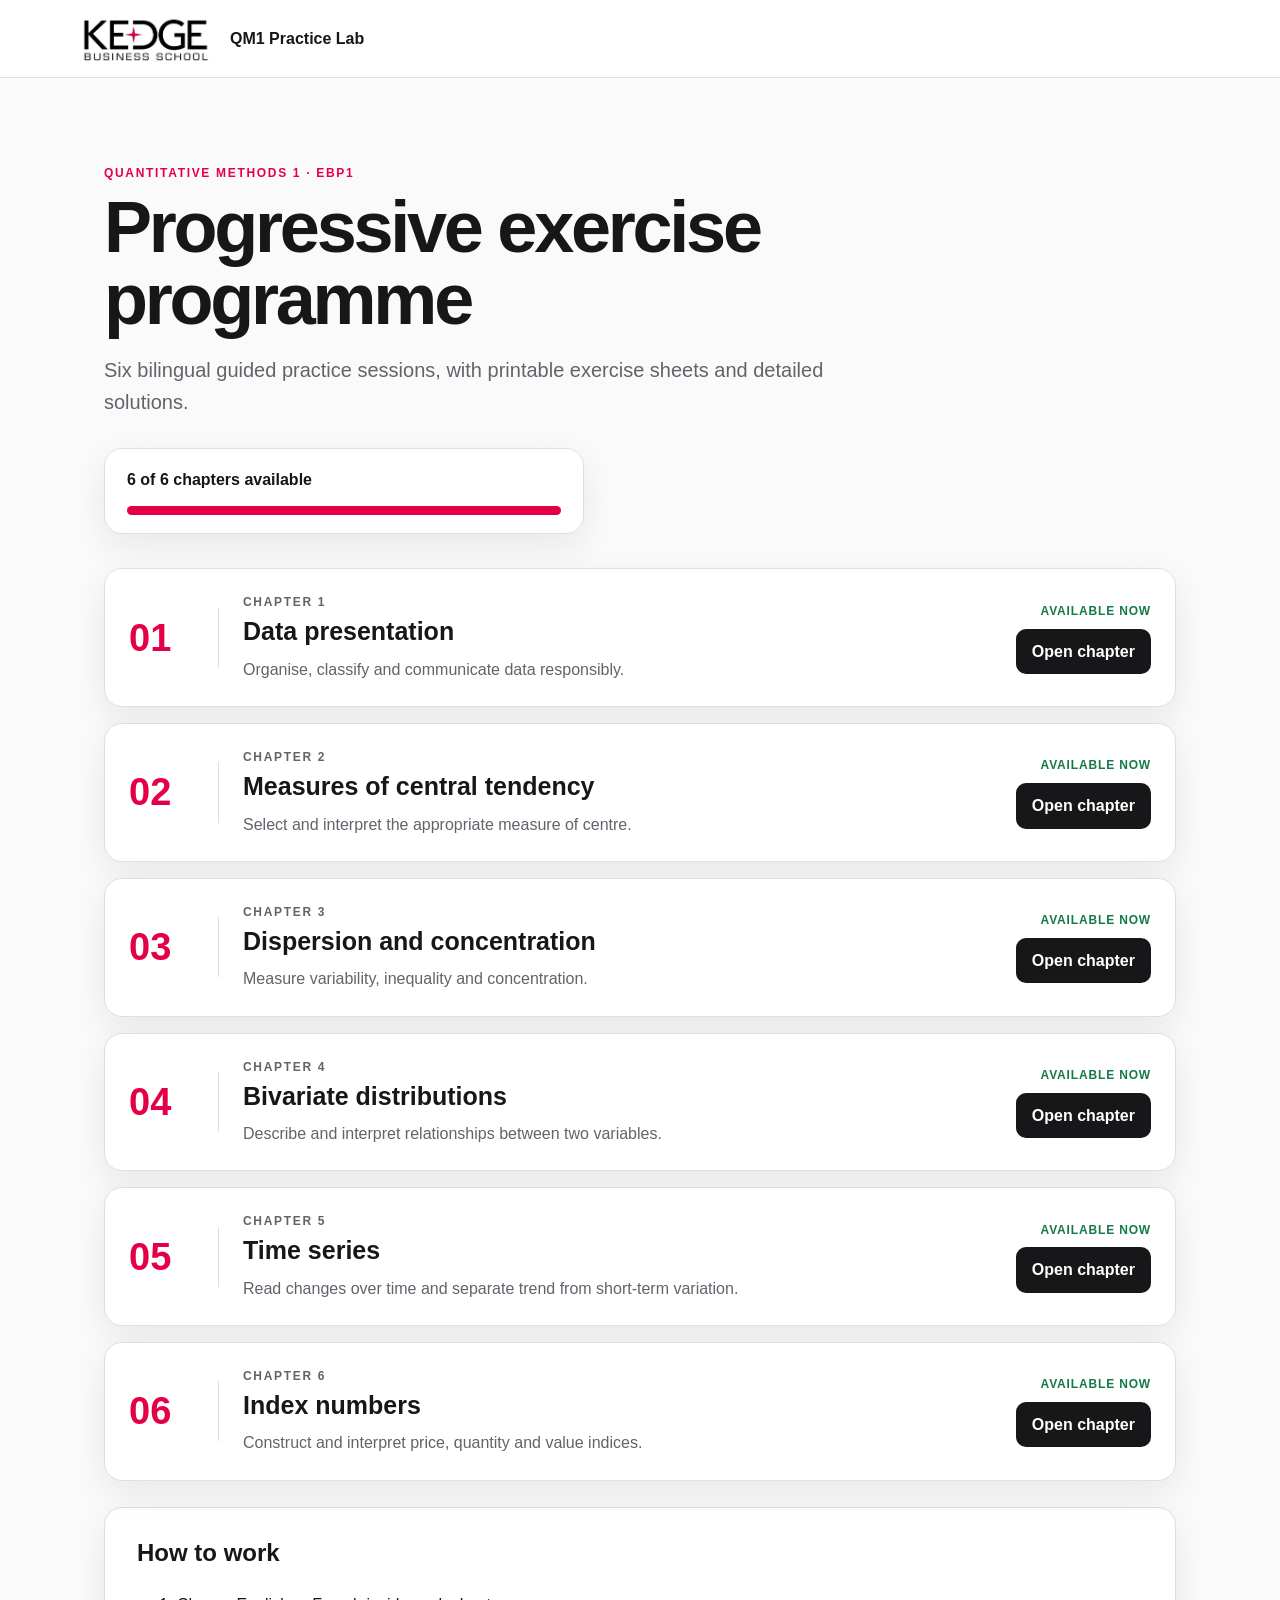
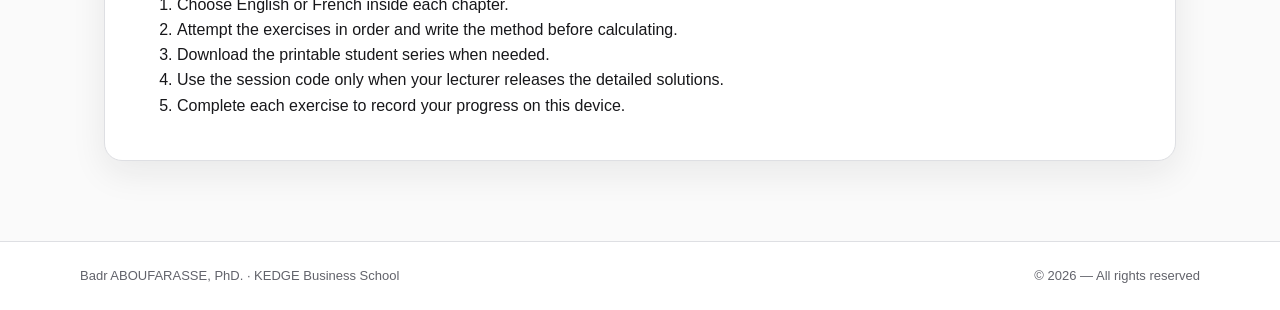
==== index.html @ 00ee163d "Remove GitHub repository link from portal" ====
<!doctype html>
<html lang="en"><head><meta charset="utf-8"><meta name="viewport" content="width=device-width,initial-scale=1">
<meta name="description" content="KEDGE QM1 progressive exercise portal."><title>QM1 Practice Lab — Course exercises</title>
<link rel="stylesheet" href="styles.css?v=5"></head><body data-page="portal">
<header class="topbar">
  <a class="brand" href="index.html" aria-label="QM1 Practice Lab home">
    <img src="logoKedge.png" alt="KEDGE Business School">
    <span>QM1 Practice Lab</span>
  </a>
</header>
<main><section class="portal-hero"><p class="eyebrow">QUANTITATIVE METHODS 1 · EBP1</p><h1>Progressive exercise programme</h1>
<p class="lead">Six bilingual guided practice sessions, with printable exercise sheets and detailed solutions.</p>
<div class="course-meter"><span id="courseProgress">Checking course access…</span><div class="progress-track"><div id="courseBar"></div></div></div></section>
<section class="chapter-grid" aria-label="Course chapters">
      <article class="chapter-card" data-chapter="1">
        <div class="chapter-number">01</div>
        <div class="chapter-copy"><p class="eyebrow">CHAPTER 1</p><h2>Data presentation</h2><p>Organise, classify and communicate data responsibly.</p></div>
        <div class="chapter-action"><span class="availability">Checking…</span><a href="chapter-1.html">Open chapter</a></div>
      </article>
      <article class="chapter-card" data-chapter="2">
        <div class="chapter-number">02</div>
        <div class="chapter-copy"><p class="eyebrow">CHAPTER 2</p><h2>Measures of central tendency</h2><p>Select and interpret the appropriate measure of centre.</p></div>
        <div class="chapter-action"><span class="availability">Checking…</span><a href="chapter-2.html">Open chapter</a></div>
      </article>
      <article class="chapter-card" data-chapter="3">
        <div class="chapter-number">03</div>
        <div class="chapter-copy"><p class="eyebrow">CHAPTER 3</p><h2>Dispersion and concentration</h2><p>Measure variability, inequality and concentration.</p></div>
        <div class="chapter-action"><span class="availability">Checking…</span><a href="chapter-3.html">Open chapter</a></div>
      </article>
      <article class="chapter-card" data-chapter="4">
        <div class="chapter-number">04</div>
        <div class="chapter-copy"><p class="eyebrow">CHAPTER 4</p><h2>Bivariate distributions</h2><p>Describe and interpret relationships between two variables.</p></div>
        <div class="chapter-action"><span class="availability">Checking…</span><a href="chapter-4.html">Open chapter</a></div>
      </article>
      <article class="chapter-card" data-chapter="5">
        <div class="chapter-number">05</div>
        <div class="chapter-copy"><p class="eyebrow">CHAPTER 5</p><h2>Time series</h2><p>Read changes over time and separate trend from short-term variation.</p></div>
        <div class="chapter-action"><span class="availability">Checking…</span><a href="chapter-5.html">Open chapter</a></div>
      </article>
      <article class="chapter-card" data-chapter="6">
        <div class="chapter-number">06</div>
        <div class="chapter-copy"><p class="eyebrow">CHAPTER 6</p><h2>Index numbers</h2><p>Construct and interpret price, quantity and value indices.</p></div>
        <div class="chapter-action"><span class="availability">Checking…</span><a href="chapter-6.html">Open chapter</a></div>
      </article></section>
<section class="portal-note"><h2>How to work</h2><ol><li>Choose English or French inside each chapter.</li><li>Attempt the exercises in order and write the method before calculating.</li><li>Download the printable student series when needed.</li><li>Use the session code only when your lecturer releases the detailed solutions.</li><li>Complete each exercise to record your progress on this device.</li></ol></section>
</main><footer><span>Badr ABOUFARASSE, PhD. · KEDGE Business School</span><span>© 2026 — All rights reserved</span></footer><script src="app.js?v=9"></script></body></html>
---- styles.css ----
:root{--red:#e40046;--ink:#17171a;--muted:#62636b;--line:#dedfe3;--soft:#f5f5f7;--green:#16794a;--blue:#234f76;--shadow:0 12px 35px rgba(20,20,30,.08)}
*{box-sizing:border-box}html{scroll-behavior:smooth}body{margin:0;background:#fafafa;color:var(--ink);font:16px/1.58 Inter,Arial,sans-serif}.topbar{min-height:78px;padding:10px max(24px,calc((100% - 1120px)/2));display:flex;align-items:center;justify-content:space-between;background:#fff;border-bottom:1px solid var(--line);position:sticky;top:0;z-index:20}.brand{display:flex;align-items:center;gap:18px;font-weight:750;text-decoration:none;color:var(--ink)}.brand img{width:132px;height:51px;object-fit:contain}.status{display:flex;gap:8px;align-items:center;font-size:14px;color:var(--muted)}.dot{width:9px;height:9px;border-radius:50%;background:#bbb}.dot.open{background:var(--green);box-shadow:0 0 0 5px rgba(22,121,74,.12)}.teacher-link,.back-link{color:var(--blue);font-weight:750;text-decoration:none}main{max-width:1120px;margin:auto;padding:44px 24px 80px}.hero{display:grid;grid-template-columns:1fr 330px;gap:36px;align-items:end;margin-bottom:34px}.eyebrow{font-size:12px;letter-spacing:.14em;font-weight:800;color:var(--red);margin:0 0 8px}.hero h1,.portal-hero h1{font-size:clamp(42px,7vw,72px);line-height:1;margin:0 0 18px;letter-spacing:-.045em}.lead{font-size:20px;color:var(--muted);max-width:760px}.back-link{display:inline-block;margin-bottom:28px}.progress-card,.access-card,.exercise,.portal-note,.course-meter{background:#fff;border:1px solid var(--line);box-shadow:var(--shadow);border-radius:18px}.progress-card{padding:24px}.progress-card span{color:var(--muted);display:block}.progress-card strong{font-size:24px}.progress-track{height:9px;background:#ececf0;border-radius:99px;margin-top:14px;overflow:hidden}.progress-track div{height:100%;width:0;background:var(--red);transition:.3s}.access-card{display:grid;grid-template-columns:1fr 420px;gap:36px;padding:28px 32px;border-left:5px solid var(--red)}.access-card h2{margin:0 0 8px}.access-card p{margin:0;color:var(--muted)}label{font-size:13px;font-weight:700}.code-row{display:flex;margin-top:7px}.code-row input{flex:1;min-width:0;padding:13px;border:1px solid var(--line);border-radius:10px 0 0 10px;font-size:16px}.code-row button{border:0;background:var(--ink);color:#fff;padding:0 20px;border-radius:0 10px 10px 0;font-weight:750;cursor:pointer}.message{font-size:13px!important;margin-top:8px!important}.levels{display:flex;gap:8px;overflow:auto;padding:28px 0 14px}.levels a{white-space:nowrap;text-decoration:none;color:var(--ink);background:#fff;border:1px solid var(--line);border-radius:99px;padding:8px 14px;font-size:14px}.exercise-list{display:grid;gap:22px}.exercise{padding:30px;scroll-margin-top:100px}.exercise-head{display:flex;justify-content:space-between;gap:20px}.exercise h2{margin:6px 0 18px;font-size:28px}.level{font-size:11px;font-weight:850;letter-spacing:.1em;color:var(--blue)}.done{display:flex;align-items:center;gap:7px;white-space:nowrap}.done input{width:18px;height:18px;accent-color:var(--red)}.question .display.math,.solution .display.math{overflow-x:auto;padding:7px 0}.hint-button{background:none;border:0;color:var(--blue);font-weight:800;padding:4px 0;cursor:pointer}.hint{display:none;border-left:3px solid var(--blue);padding:8px 12px;background:#f3f7fa}.hint.visible{display:block}.solution{display:none;margin-top:22px;border-top:2px solid var(--red);padding-top:18px}.solutions-visible .solution{display:block}.solution h3{color:var(--red)}.table-wrap,.question table,.solution table{overflow:auto}table{border-collapse:collapse;min-width:560px;width:100%;font-size:14px}th,td{padding:9px;border-bottom:1px solid var(--line);text-align:center}thead{background:var(--soft)}footer{display:flex;justify-content:space-between;gap:20px;padding:24px max(24px,calc((100% - 1120px)/2));border-top:1px solid var(--line);color:var(--muted);font-size:13px;background:#fff}
.portal-hero{padding:42px 0 34px}.portal-hero h1{max-width:900px}.course-meter{margin-top:30px;padding:18px 22px;max-width:480px}.course-meter span{font-weight:750}.chapter-grid{display:grid;gap:16px}.chapter-card{display:grid;grid-template-columns:90px 1fr 170px;gap:24px;align-items:center;background:#fff;border:1px solid var(--line);border-radius:18px;padding:24px;box-shadow:var(--shadow);transition:.2s}.chapter-card:not(.locked):hover{transform:translateY(-2px);border-color:#c9c9ce}.chapter-number{font-size:38px;font-weight:900;color:var(--red);border-right:1px solid var(--line)}.chapter-copy h2{margin:0 0 5px;font-size:25px}.chapter-copy p{margin:0;color:var(--muted)}.chapter-action{display:flex;flex-direction:column;align-items:flex-end;gap:8px}.chapter-action .availability{font-size:12px;font-weight:850;color:var(--green);text-transform:uppercase;letter-spacing:.07em}.chapter-action a,.chapter-gate a{background:var(--ink);color:#fff;text-decoration:none;padding:10px 16px;border-radius:10px;font-weight:750}.chapter-card.locked{background:#f1f1f3;box-shadow:none;color:#777}.chapter-card.locked .chapter-number{color:#aaa}.chapter-card.locked .availability{color:#777}.chapter-card.locked .chapter-action a{background:#c2c2c6;cursor:not-allowed}.portal-note{margin-top:26px;padding:26px 32px}.portal-note h2{margin-top:0}.chapter-gate{position:fixed;inset:78px 0 0;background:rgba(250,250,250,.97);z-index:15;display:grid;place-items:center;text-align:center;padding:30px}.chapter-gate[hidden]{display:none}.chapter-gate>div{max-width:520px}.chapter-gate h1{font-size:48px;margin:0 0 12px}.chapter-gate a{display:inline-block;margin-top:10px}.chapter-locked main,.chapter-locked footer{visibility:hidden}
@media(max-width:800px){.hero,.access-card{grid-template-columns:1fr}.topbar{padding:10px 18px;gap:12px}.brand img{width:108px;height:42px}.brand span{display:none}.status{font-size:12px}.exercise-head{align-items:flex-start;flex-direction:column}.exercise{padding:22px}.hero h1,.portal-hero h1{font-size:46px}.code-row{flex-direction:column;gap:8px}.code-row input,.code-row button{border-radius:10px;padding:13px}footer{flex-direction:column}.chapter-card{grid-template-columns:58px 1fr;padding:20px;gap:16px}.chapter-number{font-size:28px}.chapter-action{grid-column:1/-1;align-items:flex-start;padding-left:74px}.teacher-link{font-size:12px}.portal-hero{padding-top:20px}}
.language-switch{margin-left:auto;margin-right:18px;border:1px solid var(--line);background:#fff;color:var(--blue);font-weight:800;border-radius:99px;padding:8px 14px;cursor:pointer}.stat-figure{margin:24px 0 0;padding:20px;background:var(--soft);border:1px solid var(--line);border-radius:14px}.stat-figure figcaption{font-weight:850;font-size:17px;margin-bottom:10px}.stat-figure svg{width:100%;max-height:280px}.stat-figure svg line{stroke:#333;stroke-width:2}.stat-figure svg .grid line{stroke:#d8d9dd;stroke-width:1}.stat-figure svg rect{fill:var(--red);opacity:.82;stroke:#9d0030;stroke-width:1}.stat-figure .labels text,.axis-panels text{font:13px Arial,sans-serif;fill:#333}.figure-note{margin:8px 0 0;color:var(--muted);font-size:13px}.axis-panels{display:grid;grid-template-columns:1fr 1fr;gap:14px}.axis-panels svg{background:white;border-radius:10px;border:1px solid var(--line)}.stat-figure svg .series{fill:none;stroke:var(--red);stroke-width:4;stroke-linecap:round;stroke-linejoin:round}.stat-figure svg .series-alt{fill:none;stroke:var(--blue);stroke-width:3;stroke-linecap:round;stroke-linejoin:round}.stat-figure svg .reference{fill:none;stroke:#777;stroke-width:2;stroke-dasharray:7 6}.stat-figure svg circle{fill:var(--red);stroke:#fff;stroke-width:2}.stat-figure svg .point-alt{fill:var(--blue)}.stat-figure svg text{font:13px Arial,sans-serif;fill:#333}.stat-figure svg .legend-label{font-size:12px}.stat-figure svg .annotation{font-weight:700;fill:var(--blue)}
.hide-solutions-button{margin-top:14px;border:1px solid var(--red);background:#fff;color:var(--red);padding:10px 16px;border-radius:10px;font-weight:800;cursor:pointer}.hide-solutions-button:hover{background:#fff4f6}.hide-solutions-button[hidden]{display:none}
.download-card{display:grid;grid-template-columns:1fr 1fr;gap:28px;margin-top:18px;padding:26px 30px;background:#fff;border:1px solid var(--line);border-radius:18px;box-shadow:var(--shadow)}.download-card h2{margin:0 0 8px;font-size:23px}.download-card p:not(.eyebrow){margin:0;color:var(--muted)}.download-groups{display:grid;gap:12px}.download-group,.download-solutions{margin:0;padding:14px 16px;border:1px solid var(--line);border-radius:12px;background:var(--soft)}.download-solutions{border-top:1px solid var(--line)}.download-links{display:flex;gap:8px;margin-top:9px}.download-links a{display:inline-block;padding:8px 13px;border-radius:9px;background:var(--ink);color:#fff;text-decoration:none;font-size:14px;font-weight:800}.download-solutions .download-links a{background:var(--red)}
@media(max-width:800px){.language-switch{margin-right:0;padding:7px 10px}.axis-panels{grid-template-columns:1fr}}
@media(max-width:800px){.download-card{grid-template-columns:1fr;padding:22px}.download-links{flex-wrap:wrap}}
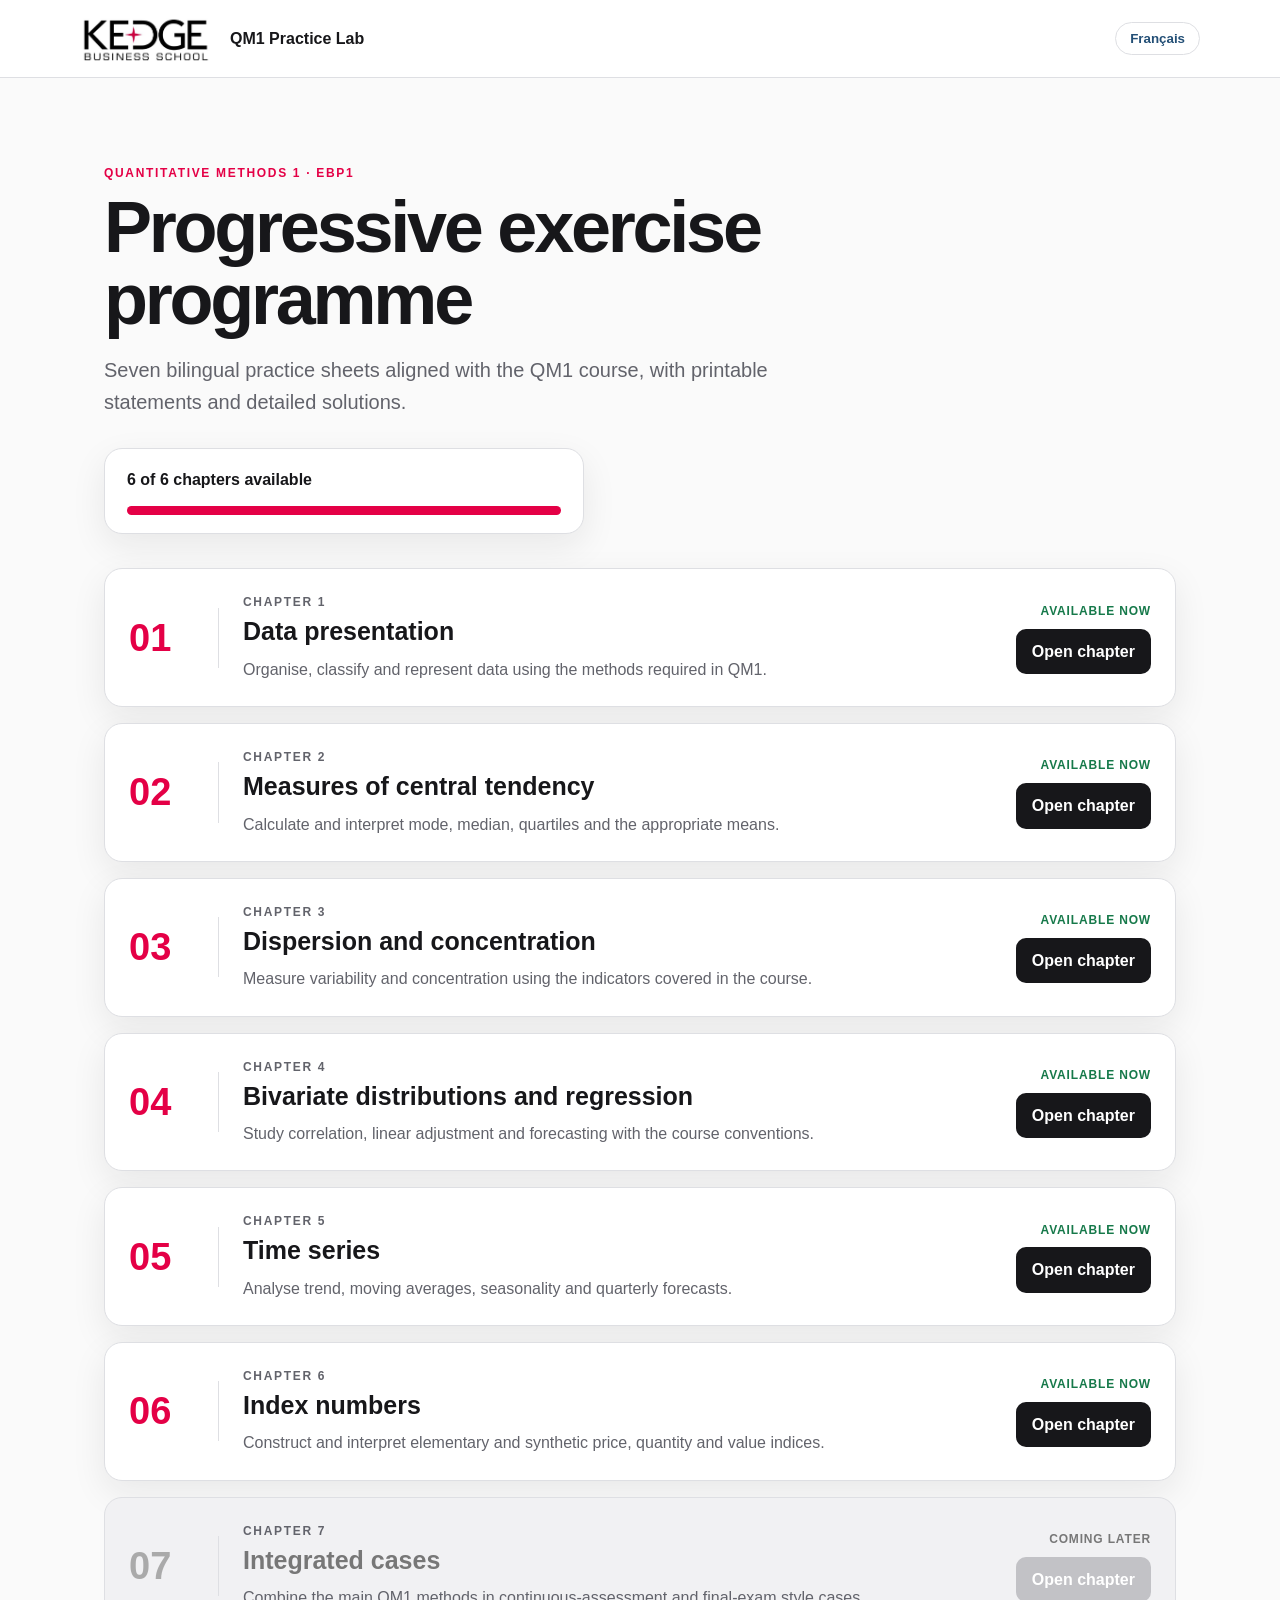
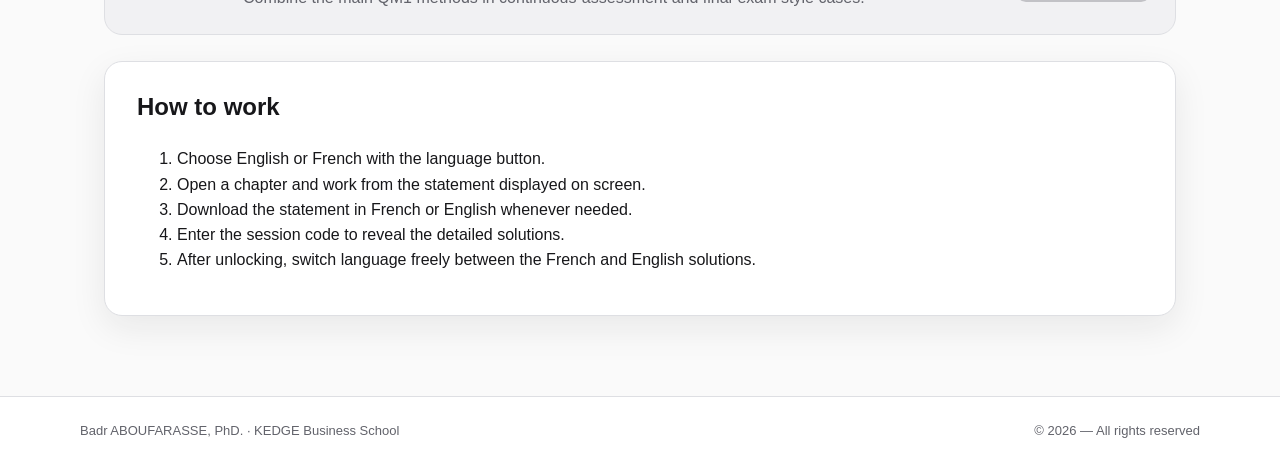
==== commit 58678aaa: "Update portal for seven bilingual aligned QM1 sheets" ====
--- a/index.html
+++ b/index.html
@@ -1,46 +1,15 @@
 <!doctype html>
 <html lang="en"><head><meta charset="utf-8"><meta name="viewport" content="width=device-width,initial-scale=1">
-<meta name="description" content="KEDGE QM1 progressive exercise portal."><title>QM1 Practice Lab — Course exercises</title>
-<link rel="stylesheet" href="styles.css?v=5"></head><body data-page="portal">
-<header class="topbar">
-  <a class="brand" href="index.html" aria-label="QM1 Practice Lab home">
-    <img src="logoKedge.png" alt="KEDGE Business School">
-    <span>QM1 Practice Lab</span>
-  </a>
-</header>
-<main><section class="portal-hero"><p class="eyebrow">QUANTITATIVE METHODS 1 · EBP1</p><h1>Progressive exercise programme</h1>
-<p class="lead">Six bilingual guided practice sessions, with printable exercise sheets and detailed solutions.</p>
-<div class="course-meter"><span id="courseProgress">Checking course access…</span><div class="progress-track"><div id="courseBar"></div></div></div></section>
+<meta name="description" content="KEDGE QM1 bilingual exercise portal."><title>QM1 Practice Lab — Course exercises</title>
+<link rel="stylesheet" href="styles.css?v=12"></head><body data-page="portal">
+<header class="topbar"><a class="brand" href="index.html" aria-label="QM1 Practice Lab home"><img src="logoKedge.png" alt="KEDGE Business School"><span>QM1 Practice Lab</span></a><button id="languageSwitch" class="language-switch" type="button">Français</button></header>
+<main><section class="portal-hero"><p class="eyebrow">QUANTITATIVE METHODS 1 · EBP1</p><h1 data-i18n="portalTitle">Progressive exercise programme</h1><p class="lead" data-i18n="portalLead">Seven bilingual practice sheets aligned with the QM1 course, with printable statements and detailed solutions.</p><div class="course-meter"><span id="courseProgress">Checking course access…</span><div class="progress-track"><div id="courseBar"></div></div></div></section>
 <section class="chapter-grid" aria-label="Course chapters">
-      <article class="chapter-card" data-chapter="1">
-        <div class="chapter-number">01</div>
-        <div class="chapter-copy"><p class="eyebrow">CHAPTER 1</p><h2>Data presentation</h2><p>Organise, classify and communicate data responsibly.</p></div>
-        <div class="chapter-action"><span class="availability">Checking…</span><a href="chapter-1.html">Open chapter</a></div>
-      </article>
-      <article class="chapter-card" data-chapter="2">
-        <div class="chapter-number">02</div>
-        <div class="chapter-copy"><p class="eyebrow">CHAPTER 2</p><h2>Measures of central tendency</h2><p>Select and interpret the appropriate measure of centre.</p></div>
-        <div class="chapter-action"><span class="availability">Checking…</span><a href="chapter-2.html">Open chapter</a></div>
-      </article>
-      <article class="chapter-card" data-chapter="3">
-        <div class="chapter-number">03</div>
-        <div class="chapter-copy"><p class="eyebrow">CHAPTER 3</p><h2>Dispersion and concentration</h2><p>Measure variability, inequality and concentration.</p></div>
-        <div class="chapter-action"><span class="availability">Checking…</span><a href="chapter-3.html">Open chapter</a></div>
-      </article>
-      <article class="chapter-card" data-chapter="4">
-        <div class="chapter-number">04</div>
-        <div class="chapter-copy"><p class="eyebrow">CHAPTER 4</p><h2>Bivariate distributions</h2><p>Describe and interpret relationships between two variables.</p></div>
-        <div class="chapter-action"><span class="availability">Checking…</span><a href="chapter-4.html">Open chapter</a></div>
-      </article>
-      <article class="chapter-card" data-chapter="5">
-        <div class="chapter-number">05</div>
-        <div class="chapter-copy"><p class="eyebrow">CHAPTER 5</p><h2>Time series</h2><p>Read changes over time and separate trend from short-term variation.</p></div>
-        <div class="chapter-action"><span class="availability">Checking…</span><a href="chapter-5.html">Open chapter</a></div>
-      </article>
-      <article class="chapter-card" data-chapter="6">
-        <div class="chapter-number">06</div>
-        <div class="chapter-copy"><p class="eyebrow">CHAPTER 6</p><h2>Index numbers</h2><p>Construct and interpret price, quantity and value indices.</p></div>
-        <div class="chapter-action"><span class="availability">Checking…</span><a href="chapter-6.html">Open chapter</a></div>
-      </article></section>
-<section class="portal-note"><h2>How to work</h2><ol><li>Choose English or French inside each chapter.</li><li>Attempt the exercises in order and write the method before calculating.</li><li>Download the printable student series when needed.</li><li>Use the session code only when your lecturer releases the detailed solutions.</li><li>Complete each exercise to record your progress on this device.</li></ol></section>
-</main><footer><span>Badr ABOUFARASSE, PhD. · KEDGE Business School</span><span>© 2026 — All rights reserved</span></footer><script src="app.js?v=9"></script></body></html>
+<article class="chapter-card" data-chapter="1"><div class="chapter-number">01</div><div class="chapter-copy"><p class="eyebrow">CHAPTER 1</p><h2>Data presentation</h2><p>Organise, classify and represent data using the methods required in QM1.</p></div><div class="chapter-action"><span class="availability">Checking…</span><a href="chapter-1.html">Open chapter</a></div></article>
+<article class="chapter-card" data-chapter="2"><div class="chapter-number">02</div><div class="chapter-copy"><p class="eyebrow">CHAPTER 2</p><h2>Measures of central tendency</h2><p>Calculate and interpret mode, median, quartiles and the appropriate means.</p></div><div class="chapter-action"><span class="availability">Checking…</span><a href="chapter-2.html">Open chapter</a></div></article>
+<article class="chapter-card" data-chapter="3"><div class="chapter-number">03</div><div class="chapter-copy"><p class="eyebrow">CHAPTER 3</p><h2>Dispersion and concentration</h2><p>Measure variability and concentration using the indicators covered in the course.</p></div><div class="chapter-action"><span class="availability">Checking…</span><a href="chapter-3.html">Open chapter</a></div></article>
+<article class="chapter-card" data-chapter="4"><div class="chapter-number">04</div><div class="chapter-copy"><p class="eyebrow">CHAPTER 4</p><h2>Bivariate distributions and regression</h2><p>Study correlation, linear adjustment and forecasting with the course conventions.</p></div><div class="chapter-action"><span class="availability">Checking…</span><a href="chapter-4.html">Open chapter</a></div></article>
+<article class="chapter-card" data-chapter="5"><div class="chapter-number">05</div><div class="chapter-copy"><p class="eyebrow">CHAPTER 5</p><h2>Time series</h2><p>Analyse trend, moving averages, seasonality and quarterly forecasts.</p></div><div class="chapter-action"><span class="availability">Checking…</span><a href="chapter-5.html">Open chapter</a></div></article>
+<article class="chapter-card" data-chapter="6"><div class="chapter-number">06</div><div class="chapter-copy"><p class="eyebrow">CHAPTER 6</p><h2>Index numbers</h2><p>Construct and interpret elementary and synthetic price, quantity and value indices.</p></div><div class="chapter-action"><span class="availability">Checking…</span><a href="chapter-6.html">Open chapter</a></div></article>
+<article class="chapter-card" data-chapter="7"><div class="chapter-number">07</div><div class="chapter-copy"><p class="eyebrow">CHAPTER 7</p><h2>Integrated cases</h2><p>Combine the main QM1 methods in continuous-assessment and final-exam style cases.</p></div><div class="chapter-action"><span class="availability">Checking…</span><a href="chapter-7.html">Open chapter</a></div></article>
+</section><section class="portal-note"><h2 data-i18n="howTitle">How to work</h2><ol><li data-i18n="how1">Choose English or French with the language button.</li><li data-i18n="how2">Open a chapter and work from the statement displayed on screen.</li><li data-i18n="how3">Download the statement in French or English whenever needed.</li><li data-i18n="how4">Enter the session code to reveal the detailed solutions.</li><li data-i18n="how5">After unlocking, switch language freely between the French and English solutions.</li></ol></section></main><footer><span>Badr ABOUFARASSE, PhD. · KEDGE Business School</span><span>© 2026 — All rights reserved</span></footer><script src="app.js?v=12"></script></body></html>
--- a/styles.css
+++ b/styles.css
@@ -1,9 +1,3 @@
 :root{--red:#e40046;--ink:#17171a;--muted:#62636b;--line:#dedfe3;--soft:#f5f5f7;--green:#16794a;--blue:#234f76;--shadow:0 12px 35px rgba(20,20,30,.08)}
-*{box-sizing:border-box}html{scroll-behavior:smooth}body{margin:0;background:#fafafa;color:var(--ink);font:16px/1.58 Inter,Arial,sans-serif}.topbar{min-height:78px;padding:10px max(24px,calc((100% - 1120px)/2));display:flex;align-items:center;justify-content:space-between;background:#fff;border-bottom:1px solid var(--line);position:sticky;top:0;z-index:20}.brand{display:flex;align-items:center;gap:18px;font-weight:750;text-decoration:none;color:var(--ink)}.brand img{width:132px;height:51px;object-fit:contain}.status{display:flex;gap:8px;align-items:center;font-size:14px;color:var(--muted)}.dot{width:9px;height:9px;border-radius:50%;background:#bbb}.dot.open{background:var(--green);box-shadow:0 0 0 5px rgba(22,121,74,.12)}.teacher-link,.back-link{color:var(--blue);font-weight:750;text-decoration:none}main{max-width:1120px;margin:auto;padding:44px 24px 80px}.hero{display:grid;grid-template-columns:1fr 330px;gap:36px;align-items:end;margin-bottom:34px}.eyebrow{font-size:12px;letter-spacing:.14em;font-weight:800;color:var(--red);margin:0 0 8px}.hero h1,.portal-hero h1{font-size:clamp(42px,7vw,72px);line-height:1;margin:0 0 18px;letter-spacing:-.045em}.lead{font-size:20px;color:var(--muted);max-width:760px}.back-link{display:inline-block;margin-bottom:28px}.progress-card,.access-card,.exercise,.portal-note,.course-meter{background:#fff;border:1px solid var(--line);box-shadow:var(--shadow);border-radius:18px}.progress-card{padding:24px}.progress-card span{color:var(--muted);display:block}.progress-card strong{font-size:24px}.progress-track{height:9px;background:#ececf0;border-radius:99px;margin-top:14px;overflow:hidden}.progress-track div{height:100%;width:0;background:var(--red);transition:.3s}.access-card{display:grid;grid-template-columns:1fr 420px;gap:36px;padding:28px 32px;border-left:5px solid var(--red)}.access-card h2{margin:0 0 8px}.access-card p{margin:0;color:var(--muted)}label{font-size:13px;font-weight:700}.code-row{display:flex;margin-top:7px}.code-row input{flex:1;min-width:0;padding:13px;border:1px solid var(--line);border-radius:10px 0 0 10px;font-size:16px}.code-row button{border:0;background:var(--ink);color:#fff;padding:0 20px;border-radius:0 10px 10px 0;font-weight:750;cursor:pointer}.message{font-size:13px!important;margin-top:8px!important}.levels{display:flex;gap:8px;overflow:auto;padding:28px 0 14px}.levels a{white-space:nowrap;text-decoration:none;color:var(--ink);background:#fff;border:1px solid var(--line);border-radius:99px;padding:8px 14px;font-size:14px}.exercise-list{display:grid;gap:22px}.exercise{padding:30px;scroll-margin-top:100px}.exercise-head{display:flex;justify-content:space-between;gap:20px}.exercise h2{margin:6px 0 18px;font-size:28px}.level{font-size:11px;font-weight:850;letter-spacing:.1em;color:var(--blue)}.done{display:flex;align-items:center;gap:7px;white-space:nowrap}.done input{width:18px;height:18px;accent-color:var(--red)}.question .display.math,.solution .display.math{overflow-x:auto;padding:7px 0}.hint-button{background:none;border:0;color:var(--blue);font-weight:800;padding:4px 0;cursor:pointer}.hint{display:none;border-left:3px solid var(--blue);padding:8px 12px;background:#f3f7fa}.hint.visible{display:block}.solution{display:none;margin-top:22px;border-top:2px solid var(--red);padding-top:18px}.solutions-visible .solution{display:block}.solution h3{color:var(--red)}.table-wrap,.question table,.solution table{overflow:auto}table{border-collapse:collapse;min-width:560px;width:100%;font-size:14px}th,td{padding:9px;border-bottom:1px solid var(--line);text-align:center}thead{background:var(--soft)}footer{display:flex;justify-content:space-between;gap:20px;padding:24px max(24px,calc((100% - 1120px)/2));border-top:1px solid var(--line);color:var(--muted);font-size:13px;background:#fff}
-.portal-hero{padding:42px 0 34px}.portal-hero h1{max-width:900px}.course-meter{margin-top:30px;padding:18px 22px;max-width:480px}.course-meter span{font-weight:750}.chapter-grid{display:grid;gap:16px}.chapter-card{display:grid;grid-template-columns:90px 1fr 170px;gap:24px;align-items:center;background:#fff;border:1px solid var(--line);border-radius:18px;padding:24px;box-shadow:var(--shadow);transition:.2s}.chapter-card:not(.locked):hover{transform:translateY(-2px);border-color:#c9c9ce}.chapter-number{font-size:38px;font-weight:900;color:var(--red);border-right:1px solid var(--line)}.chapter-copy h2{margin:0 0 5px;font-size:25px}.chapter-copy p{margin:0;color:var(--muted)}.chapter-action{display:flex;flex-direction:column;align-items:flex-end;gap:8px}.chapter-action .availability{font-size:12px;font-weight:850;color:var(--green);text-transform:uppercase;letter-spacing:.07em}.chapter-action a,.chapter-gate a{background:var(--ink);color:#fff;text-decoration:none;padding:10px 16px;border-radius:10px;font-weight:750}.chapter-card.locked{background:#f1f1f3;box-shadow:none;color:#777}.chapter-card.locked .chapter-number{color:#aaa}.chapter-card.locked .availability{color:#777}.chapter-card.locked .chapter-action a{background:#c2c2c6;cursor:not-allowed}.portal-note{margin-top:26px;padding:26px 32px}.portal-note h2{margin-top:0}.chapter-gate{position:fixed;inset:78px 0 0;background:rgba(250,250,250,.97);z-index:15;display:grid;place-items:center;text-align:center;padding:30px}.chapter-gate[hidden]{display:none}.chapter-gate>div{max-width:520px}.chapter-gate h1{font-size:48px;margin:0 0 12px}.chapter-gate a{display:inline-block;margin-top:10px}.chapter-locked main,.chapter-locked footer{visibility:hidden}
-@media(max-width:800px){.hero,.access-card{grid-template-columns:1fr}.topbar{padding:10px 18px;gap:12px}.brand img{width:108px;height:42px}.brand span{display:none}.status{font-size:12px}.exercise-head{align-items:flex-start;flex-direction:column}.exercise{padding:22px}.hero h1,.portal-hero h1{font-size:46px}.code-row{flex-direction:column;gap:8px}.code-row input,.code-row button{border-radius:10px;padding:13px}footer{flex-direction:column}.chapter-card{grid-template-columns:58px 1fr;padding:20px;gap:16px}.chapter-number{font-size:28px}.chapter-action{grid-column:1/-1;align-items:flex-start;padding-left:74px}.teacher-link{font-size:12px}.portal-hero{padding-top:20px}}
-.language-switch{margin-left:auto;margin-right:18px;border:1px solid var(--line);background:#fff;color:var(--blue);font-weight:800;border-radius:99px;padding:8px 14px;cursor:pointer}.stat-figure{margin:24px 0 0;padding:20px;background:var(--soft);border:1px solid var(--line);border-radius:14px}.stat-figure figcaption{font-weight:850;font-size:17px;margin-bottom:10px}.stat-figure svg{width:100%;max-height:280px}.stat-figure svg line{stroke:#333;stroke-width:2}.stat-figure svg .grid line{stroke:#d8d9dd;stroke-width:1}.stat-figure svg rect{fill:var(--red);opacity:.82;stroke:#9d0030;stroke-width:1}.stat-figure .labels text,.axis-panels text{font:13px Arial,sans-serif;fill:#333}.figure-note{margin:8px 0 0;color:var(--muted);font-size:13px}.axis-panels{display:grid;grid-template-columns:1fr 1fr;gap:14px}.axis-panels svg{background:white;border-radius:10px;border:1px solid var(--line)}.stat-figure svg .series{fill:none;stroke:var(--red);stroke-width:4;stroke-linecap:round;stroke-linejoin:round}.stat-figure svg .series-alt{fill:none;stroke:var(--blue);stroke-width:3;stroke-linecap:round;stroke-linejoin:round}.stat-figure svg .reference{fill:none;stroke:#777;stroke-width:2;stroke-dasharray:7 6}.stat-figure svg circle{fill:var(--red);stroke:#fff;stroke-width:2}.stat-figure svg .point-alt{fill:var(--blue)}.stat-figure svg text{font:13px Arial,sans-serif;fill:#333}.stat-figure svg .legend-label{font-size:12px}.stat-figure svg .annotation{font-weight:700;fill:var(--blue)}
-.hide-solutions-button{margin-top:14px;border:1px solid var(--red);background:#fff;color:var(--red);padding:10px 16px;border-radius:10px;font-weight:800;cursor:pointer}.hide-solutions-button:hover{background:#fff4f6}.hide-solutions-button[hidden]{display:none}
-.download-card{display:grid;grid-template-columns:1fr 1fr;gap:28px;margin-top:18px;padding:26px 30px;background:#fff;border:1px solid var(--line);border-radius:18px;box-shadow:var(--shadow)}.download-card h2{margin:0 0 8px;font-size:23px}.download-card p:not(.eyebrow){margin:0;color:var(--muted)}.download-groups{display:grid;gap:12px}.download-group,.download-solutions{margin:0;padding:14px 16px;border:1px solid var(--line);border-radius:12px;background:var(--soft)}.download-solutions{border-top:1px solid var(--line)}.download-links{display:flex;gap:8px;margin-top:9px}.download-links a{display:inline-block;padding:8px 13px;border-radius:9px;background:var(--ink);color:#fff;text-decoration:none;font-size:14px;font-weight:800}.download-solutions .download-links a{background:var(--red)}
-@media(max-width:800px){.language-switch{margin-right:0;padding:7px 10px}.axis-panels{grid-template-columns:1fr}}
-@media(max-width:800px){.download-card{grid-template-columns:1fr;padding:22px}.download-links{flex-wrap:wrap}}
+*{box-sizing:border-box}html{scroll-behavior:smooth}body{margin:0;background:#fafafa;color:var(--ink);font:16px/1.58 Inter,Arial,sans-serif}.topbar{min-height:78px;padding:10px max(24px,calc((100% - 1120px)/2));display:flex;align-items:center;justify-content:space-between;background:#fff;border-bottom:1px solid var(--line);position:sticky;top:0;z-index:20}.brand{display:flex;align-items:center;gap:18px;font-weight:750;text-decoration:none;color:var(--ink)}.brand img{width:132px;height:51px;object-fit:contain}.topbar-actions{display:flex;align-items:center;gap:14px}.status{display:flex;gap:8px;align-items:center;font-size:14px;color:var(--muted)}.dot{width:9px;height:9px;border-radius:50%;background:#bbb}.dot.open{background:var(--green);box-shadow:0 0 0 5px rgba(22,121,74,.12)}.back-link{color:var(--blue);font-weight:750;text-decoration:none}main{max-width:1120px;margin:auto;padding:44px 24px 80px}.hero{display:grid;grid-template-columns:1fr 330px;gap:36px;align-items:end;margin-bottom:34px}.eyebrow{font-size:12px;letter-spacing:.14em;font-weight:800;color:var(--red);margin:0 0 8px}.hero h1,.portal-hero h1{font-size:clamp(42px,7vw,72px);line-height:1;margin:0 0 18px;letter-spacing:-.045em}.lead{font-size:20px;color:var(--muted);max-width:760px}.back-link{display:inline-block;margin-bottom:28px}.progress-card,.access-card,.portal-note,.course-meter,.download-card,.viewer-card{background:#fff;border:1px solid var(--line);box-shadow:var(--shadow);border-radius:18px}.progress-card{padding:24px}.progress-card span{color:var(--muted);display:block}.progress-card strong{font-size:24px}.progress-card .mini-note{font-size:13px;color:var(--muted);margin:8px 0 0}.progress-track{height:9px;background:#ececf0;border-radius:99px;margin-top:14px;overflow:hidden}.progress-track div{height:100%;width:0;background:var(--red);transition:.3s}.access-card{display:grid;grid-template-columns:1fr 420px;gap:36px;padding:28px 32px;border-left:5px solid var(--red)}.access-card h2{margin:0 0 8px}.access-card p{margin:0;color:var(--muted)}label{font-size:13px;font-weight:700}.code-row{display:flex;margin-top:7px}.code-row input{flex:1;min-width:0;padding:13px;border:1px solid var(--line);border-radius:10px 0 0 10px;font-size:16px}.code-row button{border:0;background:var(--ink);color:#fff;padding:0 20px;border-radius:0 10px 10px 0;font-weight:750;cursor:pointer}.message{font-size:13px!important;margin-top:8px!important}.language-switch{border:1px solid var(--line);background:#fff;color:var(--blue);font-weight:800;border-radius:99px;padding:8px 14px;cursor:pointer}.hide-solutions-button{margin-top:14px;border:1px solid var(--red);background:#fff;color:var(--red);padding:10px 16px;border-radius:10px;font-weight:800;cursor:pointer}.hide-solutions-button[hidden]{display:none}.download-card{display:grid;grid-template-columns:1fr 1fr;gap:28px;margin-top:18px;padding:26px 30px}.download-card h2{margin:0 0 8px;font-size:23px}.download-card p:not(.eyebrow){margin:0;color:var(--muted)}.download-groups{display:grid;gap:12px}.download-group{padding:14px 16px;border:1px solid var(--line);border-radius:12px;background:var(--soft)}.download-links{display:flex;gap:8px;margin-top:9px;flex-wrap:wrap}.download-links a,.secondary-button{display:inline-block;padding:8px 13px;border-radius:9px;background:var(--ink);color:#fff;text-decoration:none;font-size:14px;font-weight:800}.solution-only{display:none}.solutions-visible .solution-only{display:block}.solutions-visible .download-group.solution-only{display:block}.download-group.solution-only .download-links a,.solution-accent{background:var(--red)}.viewer-card{margin-top:22px;padding:24px}.viewer-head{display:flex;justify-content:space-between;align-items:center;gap:20px;margin-bottom:16px}.viewer-head h2{margin:0;font-size:26px}.pdf-viewer{width:100%;height:900px;border:1px solid var(--line);border-radius:12px;background:var(--soft)}.pdf-fallback{font-size:13px;color:var(--muted);margin:10px 0 0}footer{display:flex;justify-content:space-between;gap:20px;padding:24px max(24px,calc((100% - 1120px)/2));border-top:1px solid var(--line);color:var(--muted);font-size:13px;background:#fff}.portal-hero{padding:42px 0 34px}.portal-hero h1{max-width:900px}.course-meter{margin-top:30px;padding:18px 22px;max-width:480px}.course-meter span{font-weight:750}.chapter-grid{display:grid;gap:16px}.chapter-card{display:grid;grid-template-columns:90px 1fr 170px;gap:24px;align-items:center;background:#fff;border:1px solid var(--line);border-radius:18px;padding:24px;box-shadow:var(--shadow);transition:.2s}.chapter-card:not(.locked):hover{transform:translateY(-2px);border-color:#c9c9ce}.chapter-number{font-size:38px;font-weight:900;color:var(--red);border-right:1px solid var(--line)}.chapter-copy h2{margin:0 0 5px;font-size:25px}.chapter-copy p{margin:0;color:var(--muted)}.chapter-action{display:flex;flex-direction:column;align-items:flex-end;gap:8px}.chapter-action .availability{font-size:12px;font-weight:850;color:var(--green);text-transform:uppercase;letter-spacing:.07em}.chapter-action a,.chapter-gate a{background:var(--ink);color:#fff;text-decoration:none;padding:10px 16px;border-radius:10px;font-weight:750}.chapter-card.locked{background:#f1f1f3;box-shadow:none;color:#777}.chapter-card.locked .chapter-number{color:#aaa}.chapter-card.locked .availability{color:#777}.chapter-card.locked .chapter-action a{background:#c2c2c6;cursor:not-allowed}.portal-note{margin-top:26px;padding:26px 32px}.portal-note h2{margin-top:0}.chapter-gate{position:fixed;inset:78px 0 0;background:rgba(250,250,250,.97);z-index:15;display:grid;place-items:center;text-align:center;padding:30px}.chapter-gate[hidden]{display:none}.chapter-gate>div{max-width:520px}.chapter-gate h1{font-size:48px;margin:0 0 12px}.chapter-gate a{display:inline-block;margin-top:10px}.chapter-locked main,.chapter-locked footer{visibility:hidden}
+@media(max-width:800px){.hero,.access-card,.download-card{grid-template-columns:1fr}.topbar{padding:10px 18px;gap:12px}.brand img{width:108px;height:42px}.brand span{display:none}.topbar-actions{gap:8px}.status{font-size:12px}.hero h1,.portal-hero h1{font-size:46px}.code-row{flex-direction:column;gap:8px}.code-row input,.code-row button{border-radius:10px;padding:13px}footer{flex-direction:column}.chapter-card{grid-template-columns:58px 1fr;padding:20px;gap:16px}.chapter-number{font-size:28px}.chapter-action{grid-column:1/-1;align-items:flex-start;padding-left:74px}.portal-hero{padding-top:20px}.language-switch{padding:7px 10px}.viewer-head{align-items:flex-start;flex-direction:column}.pdf-viewer{height:680px}.viewer-card{padding:16px}}
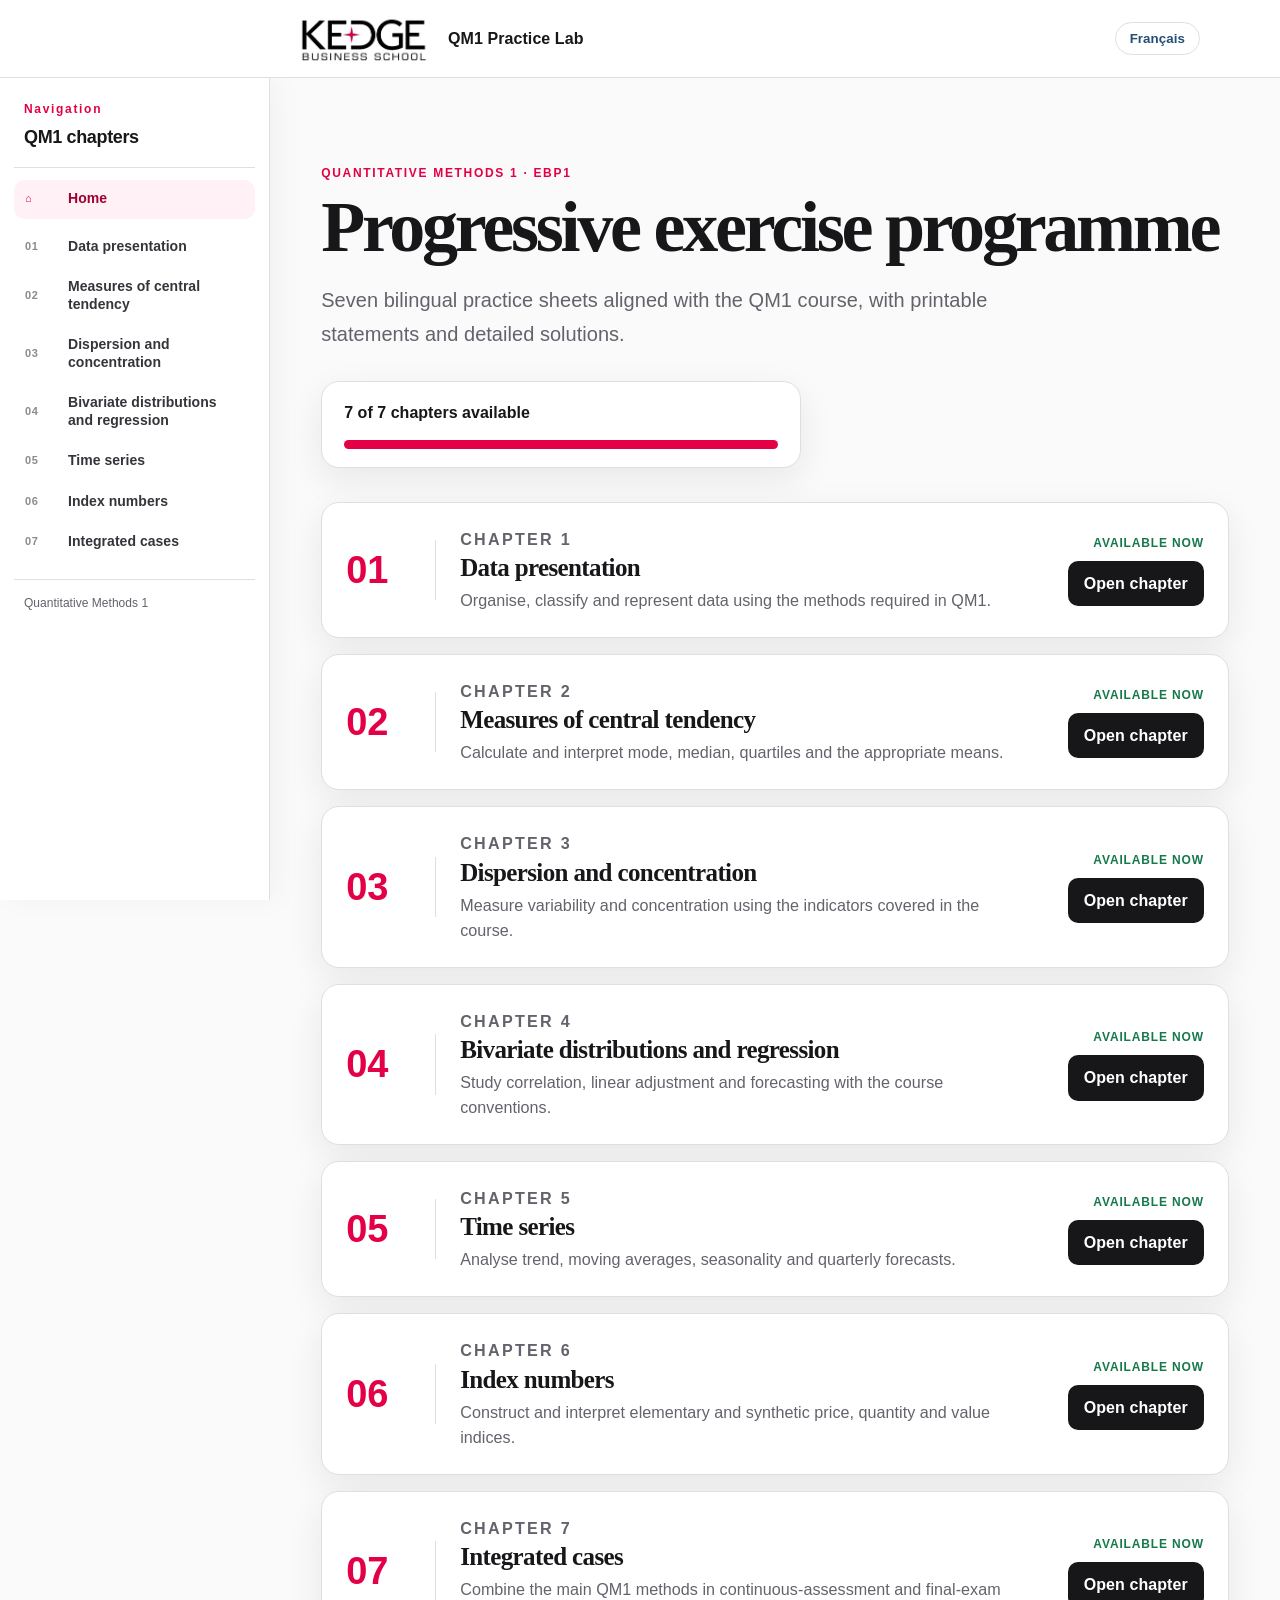
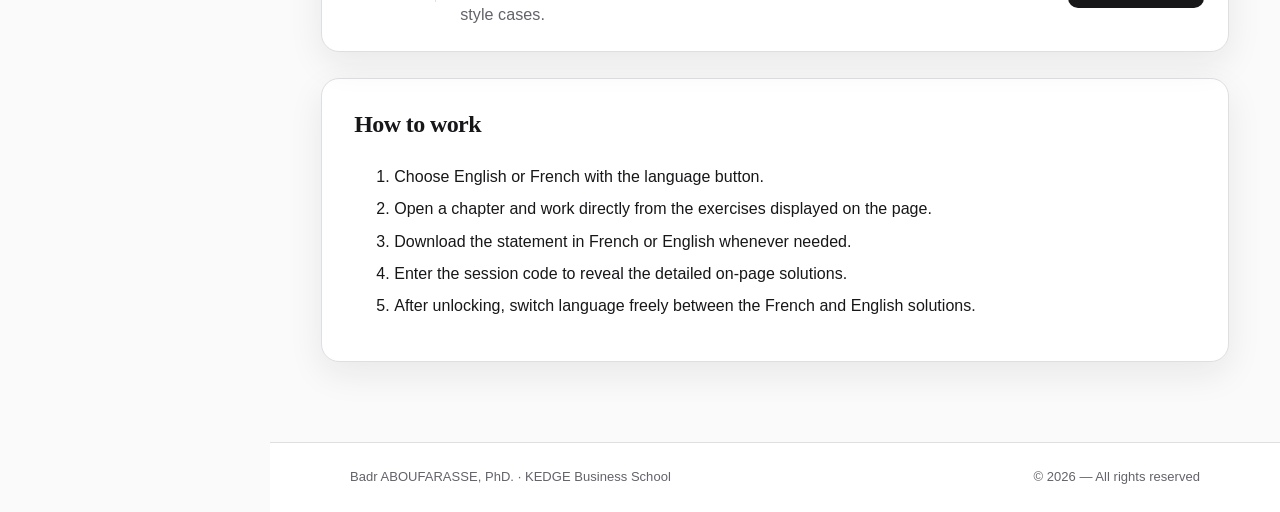
==== commit bd8c51b8: "Add lateral navigation and refresh assets on home page" ====
--- a/index.html
+++ b/index.html
@@ -1,7 +1,7 @@
 <!doctype html>
 <html lang="en"><head><meta charset="utf-8"><meta name="viewport" content="width=device-width,initial-scale=1">
 <meta name="description" content="KEDGE QM1 bilingual exercise portal."><title>QM1 Practice Lab — Course exercises</title>
-<link rel="stylesheet" href="styles.css?v=12"></head><body data-page="portal">
+<link rel="stylesheet" href="styles.css?v=14"></head><body data-page="portal">
 <header class="topbar"><a class="brand" href="index.html" aria-label="QM1 Practice Lab home"><img src="logoKedge.png" alt="KEDGE Business School"><span>QM1 Practice Lab</span></a><button id="languageSwitch" class="language-switch" type="button">Français</button></header>
 <main><section class="portal-hero"><p class="eyebrow">QUANTITATIVE METHODS 1 · EBP1</p><h1 data-i18n="portalTitle">Progressive exercise programme</h1><p class="lead" data-i18n="portalLead">Seven bilingual practice sheets aligned with the QM1 course, with printable statements and detailed solutions.</p><div class="course-meter"><span id="courseProgress">Checking course access…</span><div class="progress-track"><div id="courseBar"></div></div></div></section>
 <section class="chapter-grid" aria-label="Course chapters">
@@ -12,4 +12,4 @@
 <article class="chapter-card" data-chapter="5"><div class="chapter-number">05</div><div class="chapter-copy"><p class="eyebrow">CHAPTER 5</p><h2>Time series</h2><p>Analyse trend, moving averages, seasonality and quarterly forecasts.</p></div><div class="chapter-action"><span class="availability">Checking…</span><a href="chapter-5.html">Open chapter</a></div></article>
 <article class="chapter-card" data-chapter="6"><div class="chapter-number">06</div><div class="chapter-copy"><p class="eyebrow">CHAPTER 6</p><h2>Index numbers</h2><p>Construct and interpret elementary and synthetic price, quantity and value indices.</p></div><div class="chapter-action"><span class="availability">Checking…</span><a href="chapter-6.html">Open chapter</a></div></article>
 <article class="chapter-card" data-chapter="7"><div class="chapter-number">07</div><div class="chapter-copy"><p class="eyebrow">CHAPTER 7</p><h2>Integrated cases</h2><p>Combine the main QM1 methods in continuous-assessment and final-exam style cases.</p></div><div class="chapter-action"><span class="availability">Checking…</span><a href="chapter-7.html">Open chapter</a></div></article>
-</section><section class="portal-note"><h2 data-i18n="howTitle">How to work</h2><ol><li data-i18n="how1">Choose English or French with the language button.</li><li data-i18n="how2">Open a chapter and work from the statement displayed on screen.</li><li data-i18n="how3">Download the statement in French or English whenever needed.</li><li data-i18n="how4">Enter the session code to reveal the detailed solutions.</li><li data-i18n="how5">After unlocking, switch language freely between the French and English solutions.</li></ol></section></main><footer><span>Badr ABOUFARASSE, PhD. · KEDGE Business School</span><span>© 2026 — All rights reserved</span></footer><script src="app.js?v=12"></script></body></html>+</section><section class="portal-note"><h2 data-i18n="howTitle">How to work</h2><ol><li data-i18n="how1">Choose English or French with the language button.</li><li data-i18n="how2">Open a chapter and work from the statement displayed on screen.</li><li data-i18n="how3">Download the statement in French or English whenever needed.</li><li data-i18n="how4">Enter the session code to reveal the detailed solutions.</li><li data-i18n="how5">After unlocking, switch language freely between the French and English solutions.</li></ol></section></main><footer><span>Badr ABOUFARASSE, PhD. · KEDGE Business School</span><span>© 2026 — All rights reserved</span></footer><script src="navigation.js?v=1"></script><script src="app.js?v=14"></script></body></html>
--- a/styles.css
+++ b/styles.css
@@ -1,3 +1,4 @@
+@import url('integrated.css?v=20261016b');
 :root{--red:#e40046;--ink:#17171a;--muted:#62636b;--line:#dedfe3;--soft:#f5f5f7;--green:#16794a;--blue:#234f76;--shadow:0 12px 35px rgba(20,20,30,.08)}
 *{box-sizing:border-box}html{scroll-behavior:smooth}body{margin:0;background:#fafafa;color:var(--ink);font:16px/1.58 Inter,Arial,sans-serif}.topbar{min-height:78px;padding:10px max(24px,calc((100% - 1120px)/2));display:flex;align-items:center;justify-content:space-between;background:#fff;border-bottom:1px solid var(--line);position:sticky;top:0;z-index:20}.brand{display:flex;align-items:center;gap:18px;font-weight:750;text-decoration:none;color:var(--ink)}.brand img{width:132px;height:51px;object-fit:contain}.topbar-actions{display:flex;align-items:center;gap:14px}.status{display:flex;gap:8px;align-items:center;font-size:14px;color:var(--muted)}.dot{width:9px;height:9px;border-radius:50%;background:#bbb}.dot.open{background:var(--green);box-shadow:0 0 0 5px rgba(22,121,74,.12)}.back-link{color:var(--blue);font-weight:750;text-decoration:none}main{max-width:1120px;margin:auto;padding:44px 24px 80px}.hero{display:grid;grid-template-columns:1fr 330px;gap:36px;align-items:end;margin-bottom:34px}.eyebrow{font-size:12px;letter-spacing:.14em;font-weight:800;color:var(--red);margin:0 0 8px}.hero h1,.portal-hero h1{font-size:clamp(42px,7vw,72px);line-height:1;margin:0 0 18px;letter-spacing:-.045em}.lead{font-size:20px;color:var(--muted);max-width:760px}.back-link{display:inline-block;margin-bottom:28px}.progress-card,.access-card,.portal-note,.course-meter,.download-card,.viewer-card{background:#fff;border:1px solid var(--line);box-shadow:var(--shadow);border-radius:18px}.progress-card{padding:24px}.progress-card span{color:var(--muted);display:block}.progress-card strong{font-size:24px}.progress-card .mini-note{font-size:13px;color:var(--muted);margin:8px 0 0}.progress-track{height:9px;background:#ececf0;border-radius:99px;margin-top:14px;overflow:hidden}.progress-track div{height:100%;width:0;background:var(--red);transition:.3s}.access-card{display:grid;grid-template-columns:1fr 420px;gap:36px;padding:28px 32px;border-left:5px solid var(--red)}.access-card h2{margin:0 0 8px}.access-card p{margin:0;color:var(--muted)}label{font-size:13px;font-weight:700}.code-row{display:flex;margin-top:7px}.code-row input{flex:1;min-width:0;padding:13px;border:1px solid var(--line);border-radius:10px 0 0 10px;font-size:16px}.code-row button{border:0;background:var(--ink);color:#fff;padding:0 20px;border-radius:0 10px 10px 0;font-weight:750;cursor:pointer}.message{font-size:13px!important;margin-top:8px!important}.language-switch{border:1px solid var(--line);background:#fff;color:var(--blue);font-weight:800;border-radius:99px;padding:8px 14px;cursor:pointer}.hide-solutions-button{margin-top:14px;border:1px solid var(--red);background:#fff;color:var(--red);padding:10px 16px;border-radius:10px;font-weight:800;cursor:pointer}.hide-solutions-button[hidden]{display:none}.download-card{display:grid;grid-template-columns:1fr 1fr;gap:28px;margin-top:18px;padding:26px 30px}.download-card h2{margin:0 0 8px;font-size:23px}.download-card p:not(.eyebrow){margin:0;color:var(--muted)}.download-groups{display:grid;gap:12px}.download-group{padding:14px 16px;border:1px solid var(--line);border-radius:12px;background:var(--soft)}.download-links{display:flex;gap:8px;margin-top:9px;flex-wrap:wrap}.download-links a,.secondary-button{display:inline-block;padding:8px 13px;border-radius:9px;background:var(--ink);color:#fff;text-decoration:none;font-size:14px;font-weight:800}.solution-only{display:none}.solutions-visible .solution-only{display:block}.solutions-visible .download-group.solution-only{display:block}.download-group.solution-only .download-links a,.solution-accent{background:var(--red)}.viewer-card{margin-top:22px;padding:24px}.viewer-head{display:flex;justify-content:space-between;align-items:center;gap:20px;margin-bottom:16px}.viewer-head h2{margin:0;font-size:26px}.pdf-viewer{width:100%;height:900px;border:1px solid var(--line);border-radius:12px;background:var(--soft)}.pdf-fallback{font-size:13px;color:var(--muted);margin:10px 0 0}footer{display:flex;justify-content:space-between;gap:20px;padding:24px max(24px,calc((100% - 1120px)/2));border-top:1px solid var(--line);color:var(--muted);font-size:13px;background:#fff}.portal-hero{padding:42px 0 34px}.portal-hero h1{max-width:900px}.course-meter{margin-top:30px;padding:18px 22px;max-width:480px}.course-meter span{font-weight:750}.chapter-grid{display:grid;gap:16px}.chapter-card{display:grid;grid-template-columns:90px 1fr 170px;gap:24px;align-items:center;background:#fff;border:1px solid var(--line);border-radius:18px;padding:24px;box-shadow:var(--shadow);transition:.2s}.chapter-card:not(.locked):hover{transform:translateY(-2px);border-color:#c9c9ce}.chapter-number{font-size:38px;font-weight:900;color:var(--red);border-right:1px solid var(--line)}.chapter-copy h2{margin:0 0 5px;font-size:25px}.chapter-copy p{margin:0;color:var(--muted)}.chapter-action{display:flex;flex-direction:column;align-items:flex-end;gap:8px}.chapter-action .availability{font-size:12px;font-weight:850;color:var(--green);text-transform:uppercase;letter-spacing:.07em}.chapter-action a,.chapter-gate a{background:var(--ink);color:#fff;text-decoration:none;padding:10px 16px;border-radius:10px;font-weight:750}.chapter-card.locked{background:#f1f1f3;box-shadow:none;color:#777}.chapter-card.locked .chapter-number{color:#aaa}.chapter-card.locked .availability{color:#777}.chapter-card.locked .chapter-action a{background:#c2c2c6;cursor:not-allowed}.portal-note{margin-top:26px;padding:26px 32px}.portal-note h2{margin-top:0}.chapter-gate{position:fixed;inset:78px 0 0;background:rgba(250,250,250,.97);z-index:15;display:grid;place-items:center;text-align:center;padding:30px}.chapter-gate[hidden]{display:none}.chapter-gate>div{max-width:520px}.chapter-gate h1{font-size:48px;margin:0 0 12px}.chapter-gate a{display:inline-block;margin-top:10px}.chapter-locked main,.chapter-locked footer{visibility:hidden}
 @media(max-width:800px){.hero,.access-card,.download-card{grid-template-columns:1fr}.topbar{padding:10px 18px;gap:12px}.brand img{width:108px;height:42px}.brand span{display:none}.topbar-actions{gap:8px}.status{font-size:12px}.hero h1,.portal-hero h1{font-size:46px}.code-row{flex-direction:column;gap:8px}.code-row input,.code-row button{border-radius:10px;padding:13px}footer{flex-direction:column}.chapter-card{grid-template-columns:58px 1fr;padding:20px;gap:16px}.chapter-number{font-size:28px}.chapter-action{grid-column:1/-1;align-items:flex-start;padding-left:74px}.portal-hero{padding-top:20px}.language-switch{padding:7px 10px}.viewer-head{align-items:flex-start;flex-direction:column}.pdf-viewer{height:680px}.viewer-card{padding:16px}}
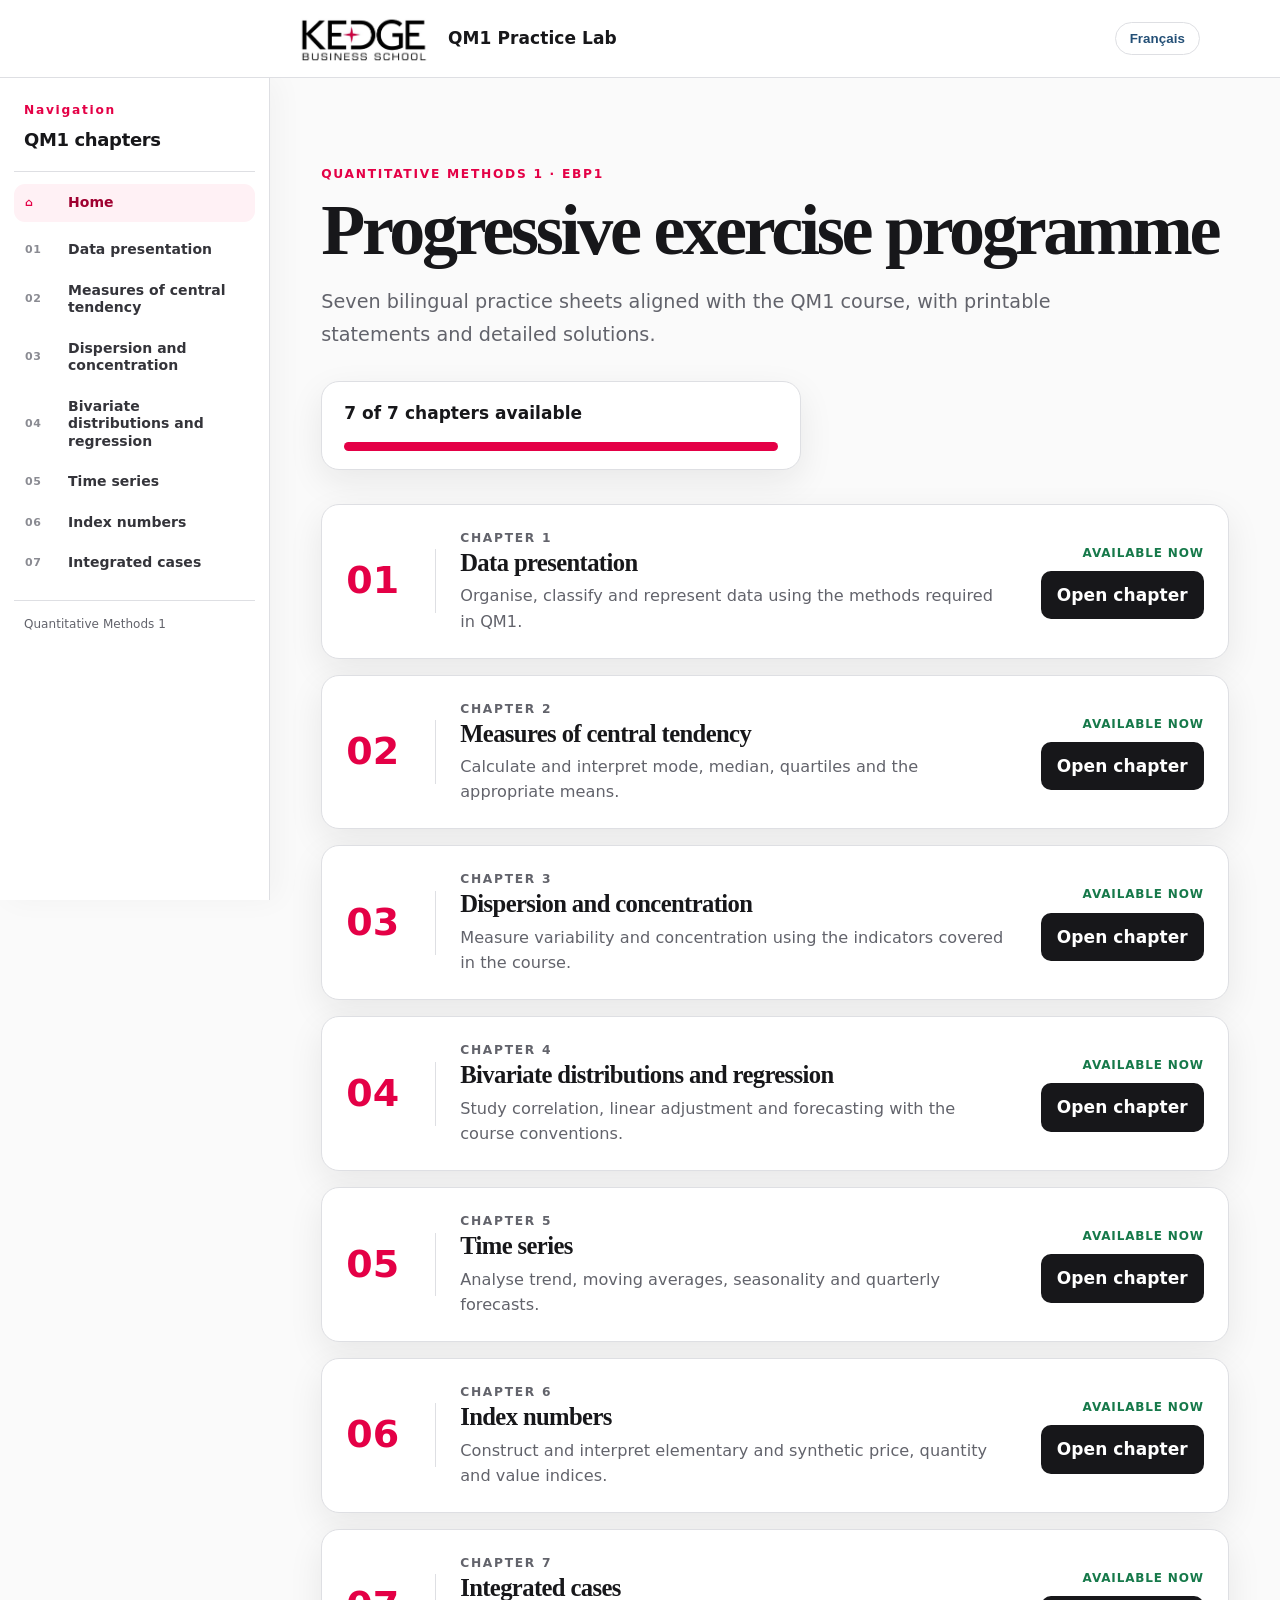
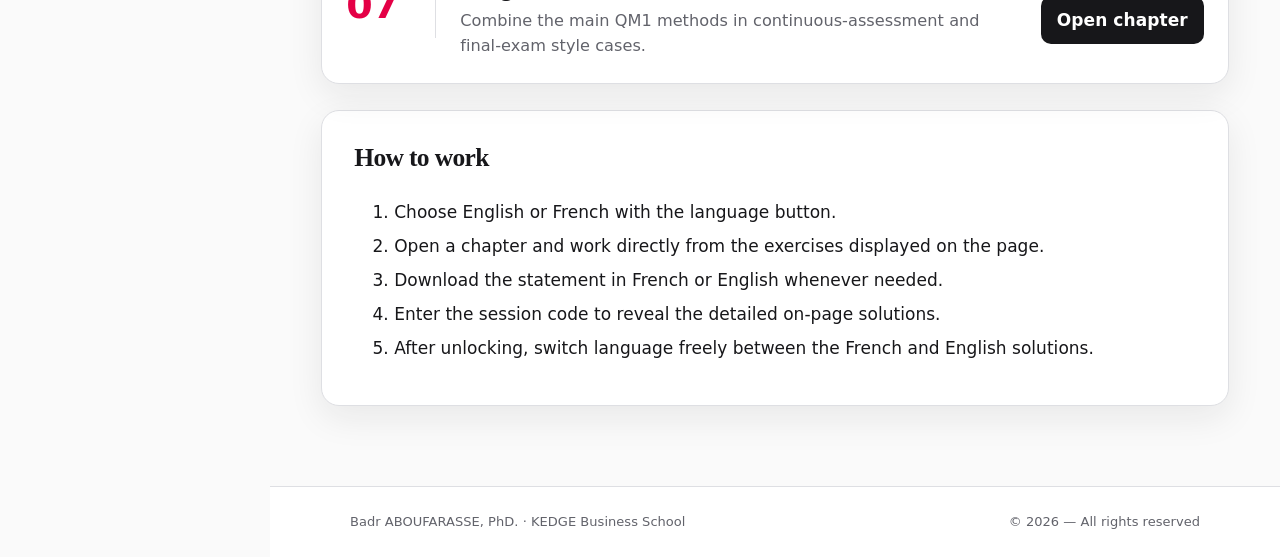
==== commit c5c01a50: "Force-load fixed lateral navigation on home page" ====
--- a/index.html
+++ b/index.html
@@ -1,7 +1,7 @@
 <!doctype html>
 <html lang="en"><head><meta charset="utf-8"><meta name="viewport" content="width=device-width,initial-scale=1">
 <meta name="description" content="KEDGE QM1 bilingual exercise portal."><title>QM1 Practice Lab — Course exercises</title>
-<link rel="stylesheet" href="styles.css?v=14"></head><body data-page="portal">
+<link rel="stylesheet" href="styles.css?v=15"></head><body data-page="portal">
 <header class="topbar"><a class="brand" href="index.html" aria-label="QM1 Practice Lab home"><img src="logoKedge.png" alt="KEDGE Business School"><span>QM1 Practice Lab</span></a><button id="languageSwitch" class="language-switch" type="button">Français</button></header>
 <main><section class="portal-hero"><p class="eyebrow">QUANTITATIVE METHODS 1 · EBP1</p><h1 data-i18n="portalTitle">Progressive exercise programme</h1><p class="lead" data-i18n="portalLead">Seven bilingual practice sheets aligned with the QM1 course, with printable statements and detailed solutions.</p><div class="course-meter"><span id="courseProgress">Checking course access…</span><div class="progress-track"><div id="courseBar"></div></div></div></section>
 <section class="chapter-grid" aria-label="Course chapters">
@@ -12,4 +12,4 @@
 <article class="chapter-card" data-chapter="5"><div class="chapter-number">05</div><div class="chapter-copy"><p class="eyebrow">CHAPTER 5</p><h2>Time series</h2><p>Analyse trend, moving averages, seasonality and quarterly forecasts.</p></div><div class="chapter-action"><span class="availability">Checking…</span><a href="chapter-5.html">Open chapter</a></div></article>
 <article class="chapter-card" data-chapter="6"><div class="chapter-number">06</div><div class="chapter-copy"><p class="eyebrow">CHAPTER 6</p><h2>Index numbers</h2><p>Construct and interpret elementary and synthetic price, quantity and value indices.</p></div><div class="chapter-action"><span class="availability">Checking…</span><a href="chapter-6.html">Open chapter</a></div></article>
 <article class="chapter-card" data-chapter="7"><div class="chapter-number">07</div><div class="chapter-copy"><p class="eyebrow">CHAPTER 7</p><h2>Integrated cases</h2><p>Combine the main QM1 methods in continuous-assessment and final-exam style cases.</p></div><div class="chapter-action"><span class="availability">Checking…</span><a href="chapter-7.html">Open chapter</a></div></article>
-</section><section class="portal-note"><h2 data-i18n="howTitle">How to work</h2><ol><li data-i18n="how1">Choose English or French with the language button.</li><li data-i18n="how2">Open a chapter and work from the statement displayed on screen.</li><li data-i18n="how3">Download the statement in French or English whenever needed.</li><li data-i18n="how4">Enter the session code to reveal the detailed solutions.</li><li data-i18n="how5">After unlocking, switch language freely between the French and English solutions.</li></ol></section></main><footer><span>Badr ABOUFARASSE, PhD. · KEDGE Business School</span><span>© 2026 — All rights reserved</span></footer><script src="navigation.js?v=1"></script><script src="app.js?v=14"></script></body></html>+</section><section class="portal-note"><h2 data-i18n="howTitle">How to work</h2><ol><li data-i18n="how1">Choose English or French with the language button.</li><li data-i18n="how2">Open a chapter and work from the statement displayed on screen.</li><li data-i18n="how3">Download the statement in French or English whenever needed.</li><li data-i18n="how4">Enter the session code to reveal the detailed solutions.</li><li data-i18n="how5">After unlocking, switch language freely between the French and English solutions.</li></ol></section></main><footer><span>Badr ABOUFARASSE, PhD. · KEDGE Business School</span><span>© 2026 — All rights reserved</span></footer><script src="navigation.js?v=2"></script><script src="app.js?v=14"></script></body></html>
--- a/styles.css
+++ b/styles.css
@@ -1,4 +1,6 @@
-@import url('integrated.css?v=20261016b');
+@import url('integrated.css?v=20261016c');
+@import url('navigation.css?v=20261016c');
+@import url('readability.css?v=20261016c');
 :root{--red:#e40046;--ink:#17171a;--muted:#62636b;--line:#dedfe3;--soft:#f5f5f7;--green:#16794a;--blue:#234f76;--shadow:0 12px 35px rgba(20,20,30,.08)}
 *{box-sizing:border-box}html{scroll-behavior:smooth}body{margin:0;background:#fafafa;color:var(--ink);font:16px/1.58 Inter,Arial,sans-serif}.topbar{min-height:78px;padding:10px max(24px,calc((100% - 1120px)/2));display:flex;align-items:center;justify-content:space-between;background:#fff;border-bottom:1px solid var(--line);position:sticky;top:0;z-index:20}.brand{display:flex;align-items:center;gap:18px;font-weight:750;text-decoration:none;color:var(--ink)}.brand img{width:132px;height:51px;object-fit:contain}.topbar-actions{display:flex;align-items:center;gap:14px}.status{display:flex;gap:8px;align-items:center;font-size:14px;color:var(--muted)}.dot{width:9px;height:9px;border-radius:50%;background:#bbb}.dot.open{background:var(--green);box-shadow:0 0 0 5px rgba(22,121,74,.12)}.back-link{color:var(--blue);font-weight:750;text-decoration:none}main{max-width:1120px;margin:auto;padding:44px 24px 80px}.hero{display:grid;grid-template-columns:1fr 330px;gap:36px;align-items:end;margin-bottom:34px}.eyebrow{font-size:12px;letter-spacing:.14em;font-weight:800;color:var(--red);margin:0 0 8px}.hero h1,.portal-hero h1{font-size:clamp(42px,7vw,72px);line-height:1;margin:0 0 18px;letter-spacing:-.045em}.lead{font-size:20px;color:var(--muted);max-width:760px}.back-link{display:inline-block;margin-bottom:28px}.progress-card,.access-card,.portal-note,.course-meter,.download-card,.viewer-card{background:#fff;border:1px solid var(--line);box-shadow:var(--shadow);border-radius:18px}.progress-card{padding:24px}.progress-card span{color:var(--muted);display:block}.progress-card strong{font-size:24px}.progress-card .mini-note{font-size:13px;color:var(--muted);margin:8px 0 0}.progress-track{height:9px;background:#ececf0;border-radius:99px;margin-top:14px;overflow:hidden}.progress-track div{height:100%;width:0;background:var(--red);transition:.3s}.access-card{display:grid;grid-template-columns:1fr 420px;gap:36px;padding:28px 32px;border-left:5px solid var(--red)}.access-card h2{margin:0 0 8px}.access-card p{margin:0;color:var(--muted)}label{font-size:13px;font-weight:700}.code-row{display:flex;margin-top:7px}.code-row input{flex:1;min-width:0;padding:13px;border:1px solid var(--line);border-radius:10px 0 0 10px;font-size:16px}.code-row button{border:0;background:var(--ink);color:#fff;padding:0 20px;border-radius:0 10px 10px 0;font-weight:750;cursor:pointer}.message{font-size:13px!important;margin-top:8px!important}.language-switch{border:1px solid var(--line);background:#fff;color:var(--blue);font-weight:800;border-radius:99px;padding:8px 14px;cursor:pointer}.hide-solutions-button{margin-top:14px;border:1px solid var(--red);background:#fff;color:var(--red);padding:10px 16px;border-radius:10px;font-weight:800;cursor:pointer}.hide-solutions-button[hidden]{display:none}.download-card{display:grid;grid-template-columns:1fr 1fr;gap:28px;margin-top:18px;padding:26px 30px}.download-card h2{margin:0 0 8px;font-size:23px}.download-card p:not(.eyebrow){margin:0;color:var(--muted)}.download-groups{display:grid;gap:12px}.download-group{padding:14px 16px;border:1px solid var(--line);border-radius:12px;background:var(--soft)}.download-links{display:flex;gap:8px;margin-top:9px;flex-wrap:wrap}.download-links a,.secondary-button{display:inline-block;padding:8px 13px;border-radius:9px;background:var(--ink);color:#fff;text-decoration:none;font-size:14px;font-weight:800}.solution-only{display:none}.solutions-visible .solution-only{display:block}.solutions-visible .download-group.solution-only{display:block}.download-group.solution-only .download-links a,.solution-accent{background:var(--red)}.viewer-card{margin-top:22px;padding:24px}.viewer-head{display:flex;justify-content:space-between;align-items:center;gap:20px;margin-bottom:16px}.viewer-head h2{margin:0;font-size:26px}.pdf-viewer{width:100%;height:900px;border:1px solid var(--line);border-radius:12px;background:var(--soft)}.pdf-fallback{font-size:13px;color:var(--muted);margin:10px 0 0}footer{display:flex;justify-content:space-between;gap:20px;padding:24px max(24px,calc((100% - 1120px)/2));border-top:1px solid var(--line);color:var(--muted);font-size:13px;background:#fff}.portal-hero{padding:42px 0 34px}.portal-hero h1{max-width:900px}.course-meter{margin-top:30px;padding:18px 22px;max-width:480px}.course-meter span{font-weight:750}.chapter-grid{display:grid;gap:16px}.chapter-card{display:grid;grid-template-columns:90px 1fr 170px;gap:24px;align-items:center;background:#fff;border:1px solid var(--line);border-radius:18px;padding:24px;box-shadow:var(--shadow);transition:.2s}.chapter-card:not(.locked):hover{transform:translateY(-2px);border-color:#c9c9ce}.chapter-number{font-size:38px;font-weight:900;color:var(--red);border-right:1px solid var(--line)}.chapter-copy h2{margin:0 0 5px;font-size:25px}.chapter-copy p{margin:0;color:var(--muted)}.chapter-action{display:flex;flex-direction:column;align-items:flex-end;gap:8px}.chapter-action .availability{font-size:12px;font-weight:850;color:var(--green);text-transform:uppercase;letter-spacing:.07em}.chapter-action a,.chapter-gate a{background:var(--ink);color:#fff;text-decoration:none;padding:10px 16px;border-radius:10px;font-weight:750}.chapter-card.locked{background:#f1f1f3;box-shadow:none;color:#777}.chapter-card.locked .chapter-number{color:#aaa}.chapter-card.locked .availability{color:#777}.chapter-card.locked .chapter-action a{background:#c2c2c6;cursor:not-allowed}.portal-note{margin-top:26px;padding:26px 32px}.portal-note h2{margin-top:0}.chapter-gate{position:fixed;inset:78px 0 0;background:rgba(250,250,250,.97);z-index:15;display:grid;place-items:center;text-align:center;padding:30px}.chapter-gate[hidden]{display:none}.chapter-gate>div{max-width:520px}.chapter-gate h1{font-size:48px;margin:0 0 12px}.chapter-gate a{display:inline-block;margin-top:10px}.chapter-locked main,.chapter-locked footer{visibility:hidden}
-@media(max-width:800px){.hero,.access-card,.download-card{grid-template-columns:1fr}.topbar{padding:10px 18px;gap:12px}.brand img{width:108px;height:42px}.brand span{display:none}.topbar-actions{gap:8px}.status{font-size:12px}.hero h1,.portal-hero h1{font-size:46px}.code-row{flex-direction:column;gap:8px}.code-row input,.code-row button{border-radius:10px;padding:13px}footer{flex-direction:column}.chapter-card{grid-template-columns:58px 1fr;padding:20px;gap:16px}.chapter-number{font-size:28px}.chapter-action{grid-column:1/-1;align-items:flex-start;padding-left:74px}.portal-hero{padding-top:20px}.language-switch{padding:7px 10px}.viewer-head{align-items:flex-start;flex-direction:column}.pdf-viewer{height:680px}.viewer-card{padding:16px}}
+@media(max-width:800px){.hero,.access-card,.download-card{grid-template-columns:1fr}.topbar{padding:10px 18px;gap:12px}.brand img{width:108px;height:42px}.brand span{display:none}.topbar-actions{gap:8px}.status{font-size:12px}.hero h1,.portal-hero h1{font-size:46px}.code-row{flex-direction:column;gap:8px}.code-row input,.code-row button{border-radius:10px;padding:13px}footer{flex-direction:column}.chapter-card{grid-template-columns:58px 1fr;padding:20px;gap:16px}.chapter-number{font-size:28px}.chapter-action{grid-column:1/-1;align-items:flex-start;padding-left:74px}.portal-hero{padding-top:20px}.language-switch{padding:7px 10px}.viewer-head{align-items:flex-start;flex-direction:column}.pdf-viewer{height:680px}.viewer-card{padding:16px}}
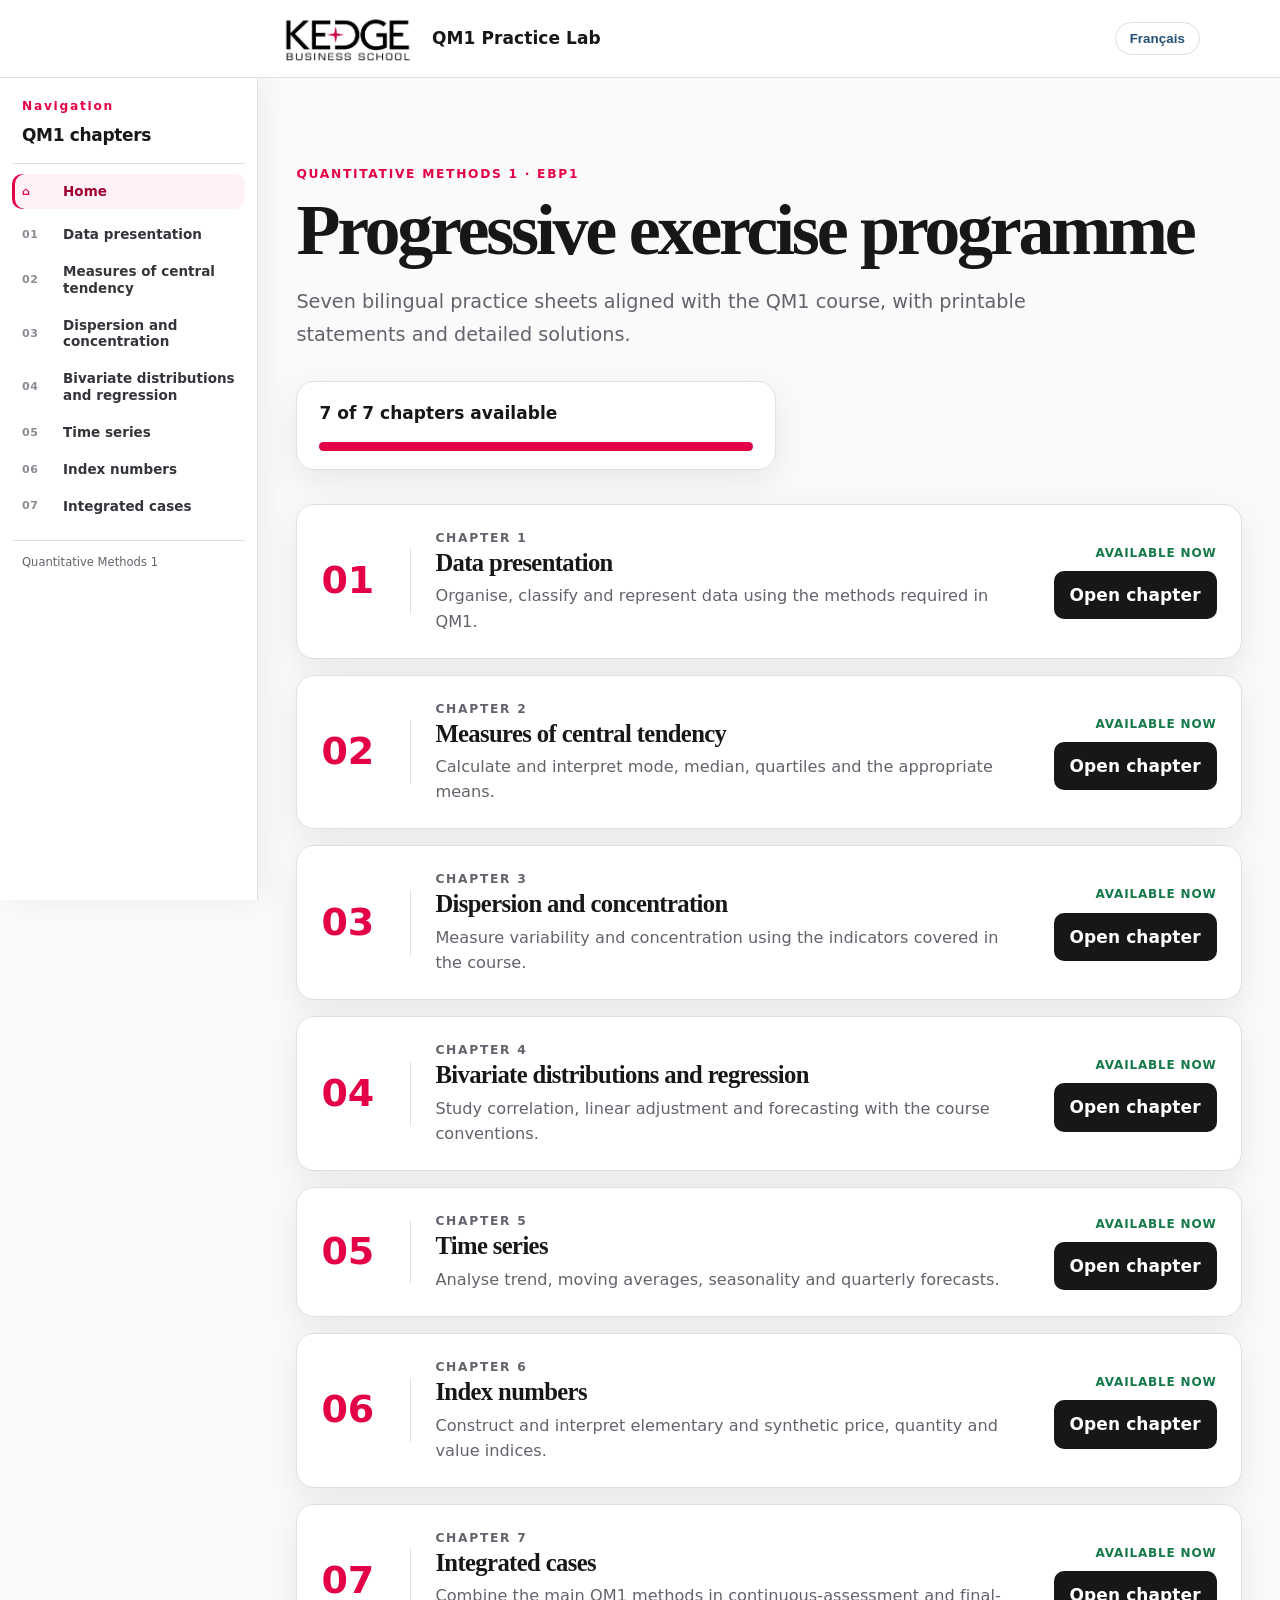
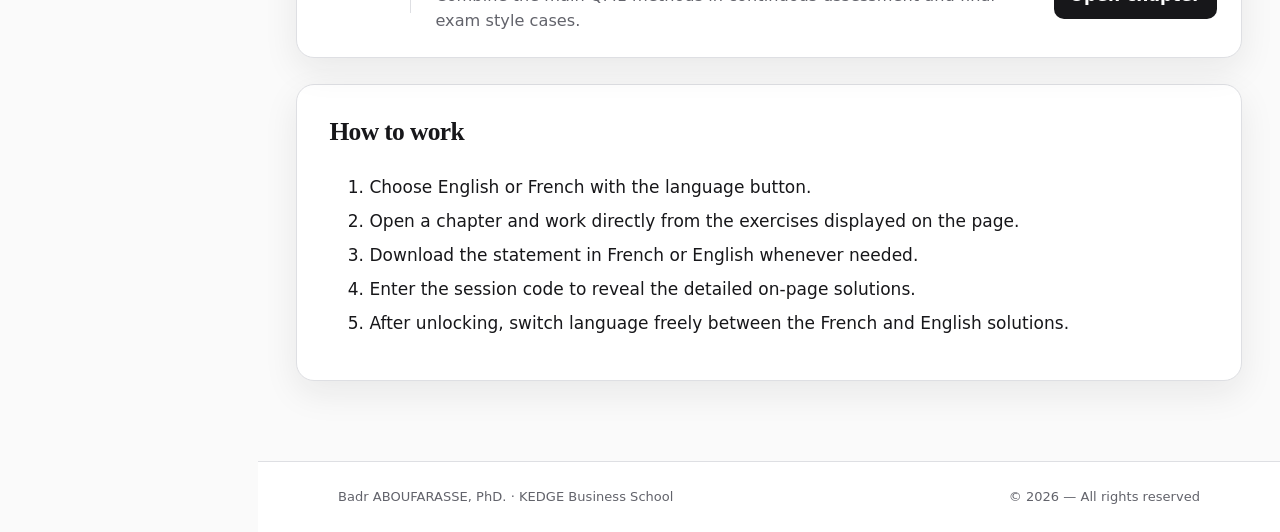
==== commit 64516054: "Integrate 2026–27 revised QM1 worksheets, 12 supplementary exercises and 28 PDFs" ====
--- a/index.html
+++ b/index.html
@@ -1,7 +1,7 @@
 <!doctype html>
 <html lang="en"><head><meta charset="utf-8"><meta name="viewport" content="width=device-width,initial-scale=1">
 <meta name="description" content="KEDGE QM1 bilingual exercise portal."><title>QM1 Practice Lab — Course exercises</title>
-<link rel="stylesheet" href="styles.css?v=15"></head><body data-page="portal">
+<link rel="stylesheet" href="styles.css?v=20261017-revised-v1"></head><body data-page="portal">
 <header class="topbar"><a class="brand" href="index.html" aria-label="QM1 Practice Lab home"><img src="logoKedge.png" alt="KEDGE Business School"><span>QM1 Practice Lab</span></a><button id="languageSwitch" class="language-switch" type="button">Français</button></header>
 <main><section class="portal-hero"><p class="eyebrow">QUANTITATIVE METHODS 1 · EBP1</p><h1 data-i18n="portalTitle">Progressive exercise programme</h1><p class="lead" data-i18n="portalLead">Seven bilingual practice sheets aligned with the QM1 course, with printable statements and detailed solutions.</p><div class="course-meter"><span id="courseProgress">Checking course access…</span><div class="progress-track"><div id="courseBar"></div></div></div></section>
 <section class="chapter-grid" aria-label="Course chapters">
@@ -12,4 +12,4 @@
 <article class="chapter-card" data-chapter="5"><div class="chapter-number">05</div><div class="chapter-copy"><p class="eyebrow">CHAPTER 5</p><h2>Time series</h2><p>Analyse trend, moving averages, seasonality and quarterly forecasts.</p></div><div class="chapter-action"><span class="availability">Checking…</span><a href="chapter-5.html">Open chapter</a></div></article>
 <article class="chapter-card" data-chapter="6"><div class="chapter-number">06</div><div class="chapter-copy"><p class="eyebrow">CHAPTER 6</p><h2>Index numbers</h2><p>Construct and interpret elementary and synthetic price, quantity and value indices.</p></div><div class="chapter-action"><span class="availability">Checking…</span><a href="chapter-6.html">Open chapter</a></div></article>
 <article class="chapter-card" data-chapter="7"><div class="chapter-number">07</div><div class="chapter-copy"><p class="eyebrow">CHAPTER 7</p><h2>Integrated cases</h2><p>Combine the main QM1 methods in continuous-assessment and final-exam style cases.</p></div><div class="chapter-action"><span class="availability">Checking…</span><a href="chapter-7.html">Open chapter</a></div></article>
-</section><section class="portal-note"><h2 data-i18n="howTitle">How to work</h2><ol><li data-i18n="how1">Choose English or French with the language button.</li><li data-i18n="how2">Open a chapter and work from the statement displayed on screen.</li><li data-i18n="how3">Download the statement in French or English whenever needed.</li><li data-i18n="how4">Enter the session code to reveal the detailed solutions.</li><li data-i18n="how5">After unlocking, switch language freely between the French and English solutions.</li></ol></section></main><footer><span>Badr ABOUFARASSE, PhD. · KEDGE Business School</span><span>© 2026 — All rights reserved</span></footer><script src="navigation.js?v=2"></script><script src="app.js?v=14"></script></body></html>+</section><section class="portal-note"><h2 data-i18n="howTitle">How to work</h2><ol><li data-i18n="how1">Choose English or French with the language button.</li><li data-i18n="how2">Open a chapter and work from the statement displayed on screen.</li><li data-i18n="how3">Download the statement in French or English whenever needed.</li><li data-i18n="how4">Enter the session code to reveal the detailed solutions.</li><li data-i18n="how5">After unlocking, switch language freely between the French and English solutions.</li></ol></section></main><footer><span>Badr ABOUFARASSE, PhD. · KEDGE Business School</span><span>© 2026 — All rights reserved</span></footer><script src="navigation.js?v=2"></script><script src="app.js?v=20261017-revised-v1"></script></body></html>
--- a/styles.css
+++ b/styles.css
@@ -3,4 +3,26 @@
 @import url('readability.css?v=20261016c');
 :root{--red:#e40046;--ink:#17171a;--muted:#62636b;--line:#dedfe3;--soft:#f5f5f7;--green:#16794a;--blue:#234f76;--shadow:0 12px 35px rgba(20,20,30,.08)}
 *{box-sizing:border-box}html{scroll-behavior:smooth}body{margin:0;background:#fafafa;color:var(--ink);font:16px/1.58 Inter,Arial,sans-serif}.topbar{min-height:78px;padding:10px max(24px,calc((100% - 1120px)/2));display:flex;align-items:center;justify-content:space-between;background:#fff;border-bottom:1px solid var(--line);position:sticky;top:0;z-index:20}.brand{display:flex;align-items:center;gap:18px;font-weight:750;text-decoration:none;color:var(--ink)}.brand img{width:132px;height:51px;object-fit:contain}.topbar-actions{display:flex;align-items:center;gap:14px}.status{display:flex;gap:8px;align-items:center;font-size:14px;color:var(--muted)}.dot{width:9px;height:9px;border-radius:50%;background:#bbb}.dot.open{background:var(--green);box-shadow:0 0 0 5px rgba(22,121,74,.12)}.back-link{color:var(--blue);font-weight:750;text-decoration:none}main{max-width:1120px;margin:auto;padding:44px 24px 80px}.hero{display:grid;grid-template-columns:1fr 330px;gap:36px;align-items:end;margin-bottom:34px}.eyebrow{font-size:12px;letter-spacing:.14em;font-weight:800;color:var(--red);margin:0 0 8px}.hero h1,.portal-hero h1{font-size:clamp(42px,7vw,72px);line-height:1;margin:0 0 18px;letter-spacing:-.045em}.lead{font-size:20px;color:var(--muted);max-width:760px}.back-link{display:inline-block;margin-bottom:28px}.progress-card,.access-card,.portal-note,.course-meter,.download-card,.viewer-card{background:#fff;border:1px solid var(--line);box-shadow:var(--shadow);border-radius:18px}.progress-card{padding:24px}.progress-card span{color:var(--muted);display:block}.progress-card strong{font-size:24px}.progress-card .mini-note{font-size:13px;color:var(--muted);margin:8px 0 0}.progress-track{height:9px;background:#ececf0;border-radius:99px;margin-top:14px;overflow:hidden}.progress-track div{height:100%;width:0;background:var(--red);transition:.3s}.access-card{display:grid;grid-template-columns:1fr 420px;gap:36px;padding:28px 32px;border-left:5px solid var(--red)}.access-card h2{margin:0 0 8px}.access-card p{margin:0;color:var(--muted)}label{font-size:13px;font-weight:700}.code-row{display:flex;margin-top:7px}.code-row input{flex:1;min-width:0;padding:13px;border:1px solid var(--line);border-radius:10px 0 0 10px;font-size:16px}.code-row button{border:0;background:var(--ink);color:#fff;padding:0 20px;border-radius:0 10px 10px 0;font-weight:750;cursor:pointer}.message{font-size:13px!important;margin-top:8px!important}.language-switch{border:1px solid var(--line);background:#fff;color:var(--blue);font-weight:800;border-radius:99px;padding:8px 14px;cursor:pointer}.hide-solutions-button{margin-top:14px;border:1px solid var(--red);background:#fff;color:var(--red);padding:10px 16px;border-radius:10px;font-weight:800;cursor:pointer}.hide-solutions-button[hidden]{display:none}.download-card{display:grid;grid-template-columns:1fr 1fr;gap:28px;margin-top:18px;padding:26px 30px}.download-card h2{margin:0 0 8px;font-size:23px}.download-card p:not(.eyebrow){margin:0;color:var(--muted)}.download-groups{display:grid;gap:12px}.download-group{padding:14px 16px;border:1px solid var(--line);border-radius:12px;background:var(--soft)}.download-links{display:flex;gap:8px;margin-top:9px;flex-wrap:wrap}.download-links a,.secondary-button{display:inline-block;padding:8px 13px;border-radius:9px;background:var(--ink);color:#fff;text-decoration:none;font-size:14px;font-weight:800}.solution-only{display:none}.solutions-visible .solution-only{display:block}.solutions-visible .download-group.solution-only{display:block}.download-group.solution-only .download-links a,.solution-accent{background:var(--red)}.viewer-card{margin-top:22px;padding:24px}.viewer-head{display:flex;justify-content:space-between;align-items:center;gap:20px;margin-bottom:16px}.viewer-head h2{margin:0;font-size:26px}.pdf-viewer{width:100%;height:900px;border:1px solid var(--line);border-radius:12px;background:var(--soft)}.pdf-fallback{font-size:13px;color:var(--muted);margin:10px 0 0}footer{display:flex;justify-content:space-between;gap:20px;padding:24px max(24px,calc((100% - 1120px)/2));border-top:1px solid var(--line);color:var(--muted);font-size:13px;background:#fff}.portal-hero{padding:42px 0 34px}.portal-hero h1{max-width:900px}.course-meter{margin-top:30px;padding:18px 22px;max-width:480px}.course-meter span{font-weight:750}.chapter-grid{display:grid;gap:16px}.chapter-card{display:grid;grid-template-columns:90px 1fr 170px;gap:24px;align-items:center;background:#fff;border:1px solid var(--line);border-radius:18px;padding:24px;box-shadow:var(--shadow);transition:.2s}.chapter-card:not(.locked):hover{transform:translateY(-2px);border-color:#c9c9ce}.chapter-number{font-size:38px;font-weight:900;color:var(--red);border-right:1px solid var(--line)}.chapter-copy h2{margin:0 0 5px;font-size:25px}.chapter-copy p{margin:0;color:var(--muted)}.chapter-action{display:flex;flex-direction:column;align-items:flex-end;gap:8px}.chapter-action .availability{font-size:12px;font-weight:850;color:var(--green);text-transform:uppercase;letter-spacing:.07em}.chapter-action a,.chapter-gate a{background:var(--ink);color:#fff;text-decoration:none;padding:10px 16px;border-radius:10px;font-weight:750}.chapter-card.locked{background:#f1f1f3;box-shadow:none;color:#777}.chapter-card.locked .chapter-number{color:#aaa}.chapter-card.locked .availability{color:#777}.chapter-card.locked .chapter-action a{background:#c2c2c6;cursor:not-allowed}.portal-note{margin-top:26px;padding:26px 32px}.portal-note h2{margin-top:0}.chapter-gate{position:fixed;inset:78px 0 0;background:rgba(250,250,250,.97);z-index:15;display:grid;place-items:center;text-align:center;padding:30px}.chapter-gate[hidden]{display:none}.chapter-gate>div{max-width:520px}.chapter-gate h1{font-size:48px;margin:0 0 12px}.chapter-gate a{display:inline-block;margin-top:10px}.chapter-locked main,.chapter-locked footer{visibility:hidden}
-@media(max-width:800px){.hero,.access-card,.download-card{grid-template-columns:1fr}.topbar{padding:10px 18px;gap:12px}.brand img{width:108px;height:42px}.brand span{display:none}.topbar-actions{gap:8px}.status{font-size:12px}.hero h1,.portal-hero h1{font-size:46px}.code-row{flex-direction:column;gap:8px}.code-row input,.code-row button{border-radius:10px;padding:13px}footer{flex-direction:column}.chapter-card{grid-template-columns:58px 1fr;padding:20px;gap:16px}.chapter-number{font-size:28px}.chapter-action{grid-column:1/-1;align-items:flex-start;padding-left:74px}.portal-hero{padding-top:20px}.language-switch{padding:7px 10px}.viewer-head{align-items:flex-start;flex-direction:column}.pdf-viewer{height:680px}.viewer-card{padding:16px}}+@media(max-width:800px){.hero,.access-card,.download-card{grid-template-columns:1fr}.topbar{padding:10px 18px;gap:12px}.brand img{width:108px;height:42px}.brand span{display:none}.topbar-actions{gap:8px}.status{font-size:12px}.hero h1,.portal-hero h1{font-size:46px}.code-row{flex-direction:column;gap:8px}.code-row input,.code-row button{border-radius:10px;padding:13px}footer{flex-direction:column}.chapter-card{grid-template-columns:58px 1fr;padding:20px;gap:16px}.chapter-number{font-size:28px}.chapter-action{grid-column:1/-1;align-items:flex-start;padding-left:74px}.portal-hero{padding-top:20px}.language-switch{padding:7px 10px}.viewer-head{align-items:flex-start;flex-direction:column}.pdf-viewer{height:680px}.viewer-card{padding:16px}}
+/* 2026-2027 revised worksheets: readable HTML, MathJax, tables and charts. */
+.revised-card,.supplementary-card{margin-bottom:22px}
+.revised-card .worksheet-part{font-weight:650;color:var(--muted);margin:6px 0 20px}
+.revised-card .worksheet-exercise-title{font-size:1.18rem;line-height:1.35;margin:27px 0 12px;padding-top:15px;border-top:1px solid #e2e5e8;color:var(--ink)}
+.revised-card .worksheet-exercise-title:first-of-type{margin-top:14px}
+.revised-card p,.revised-card li,.supplementary-card p,.supplementary-card li{line-height:1.62}
+.revised-card ol,.revised-card ul,.supplementary-card ol{padding-left:1.6em}
+.revised-card .table-wrap,.supplementary-card .table-wrap{overflow-x:auto;margin:16px 0}
+.revised-card .data-table,.supplementary-card table{border-collapse:collapse;width:max-content;min-width:100%;font-size:.92rem}
+.revised-card .data-table th,.revised-card .data-table td,.supplementary-card th,.supplementary-card td{padding:8px 11px;border:1px solid #d9e0e5;text-align:center;white-space:nowrap}
+.revised-card .data-table th,.supplementary-card th{background:#f2f5f7;font-weight:700}
+.revised-card .math.display{display:block;max-width:100%;overflow-x:auto;padding:6px 0}
+.revised-card .math.inline{white-space:normal}
+.revised-card .resultbox,.revised-card .methodbox{padding:14px 16px;margin:13px 0;border:1px solid #d9e0e5;border-radius:9px;background:#f7f9fa}
+.revised-card .qm1-chart{margin:20px auto;max-width:800px;overflow-x:auto}
+.revised-card .qm1-chart figcaption{text-align:center;color:var(--muted);font-size:.88rem;margin-top:5px}
+.supplementary-card .exercise-block,.supplementary-card .solution-block{border-top:1px solid #e2e5e8;padding-top:17px;margin-top:17px}
+.supplementary-card h3{font-size:1.12rem;line-height:1.4}
+.qm1-hint{background:#f6f8fa;border:1px solid #e1e5e8;border-radius:9px;padding:10px 14px;margin-top:15px}
+.qm1-hint summary{cursor:pointer;font-weight:650}
+.qm1-hint p{margin-bottom:0}
+@media(max-width:700px){.revised-card .data-table,.supplementary-card table{font-size:.78rem}.revised-card .data-table th,.revised-card .data-table td,.supplementary-card th,.supplementary-card td{padding:6px 8px}}
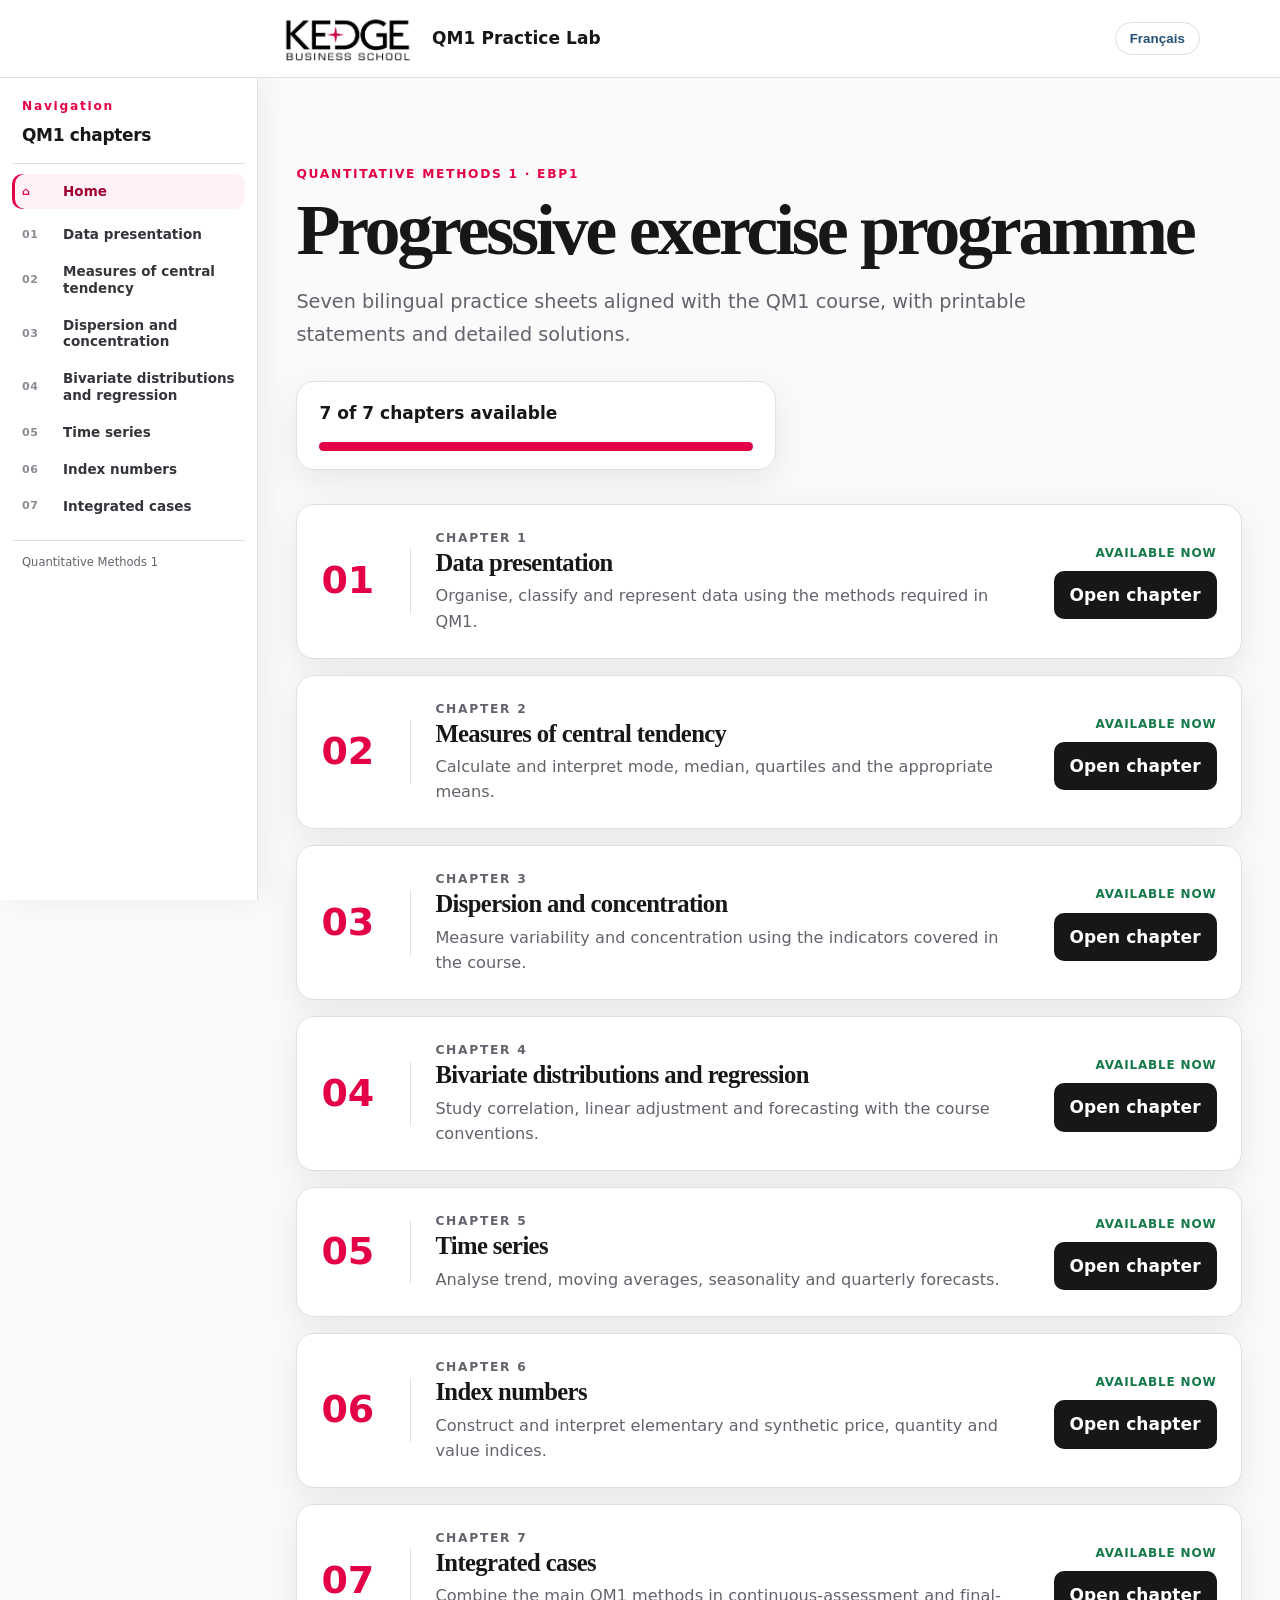
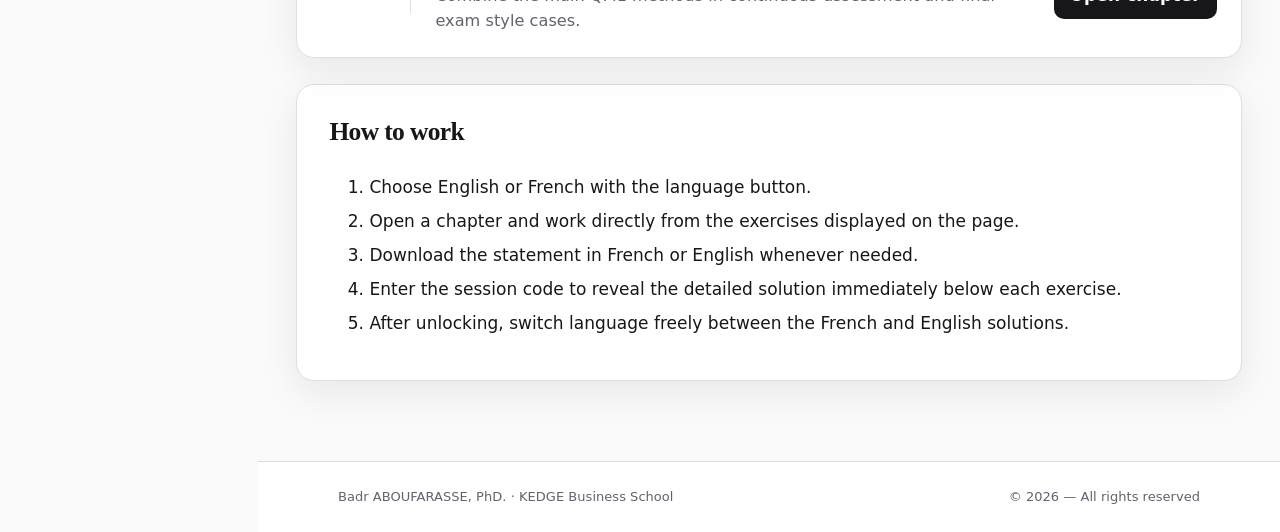
==== commit 77e6cd85: "chore(QM1): refresh chapter assets for pedagogy revision" ====
--- a/index.html
+++ b/index.html
@@ -1,7 +1,7 @@
 <!doctype html>
 <html lang="en"><head><meta charset="utf-8"><meta name="viewport" content="width=device-width,initial-scale=1">
 <meta name="description" content="KEDGE QM1 bilingual exercise portal."><title>QM1 Practice Lab — Course exercises</title>
-<link rel="stylesheet" href="styles.css?v=20261017-revised-v1"></head><body data-page="portal">
+<link rel="stylesheet" href="styles.css?v=20261017-pedagogy-v3"></head><body data-page="portal">
 <header class="topbar"><a class="brand" href="index.html" aria-label="QM1 Practice Lab home"><img src="logoKedge.png" alt="KEDGE Business School"><span>QM1 Practice Lab</span></a><button id="languageSwitch" class="language-switch" type="button">Français</button></header>
 <main><section class="portal-hero"><p class="eyebrow">QUANTITATIVE METHODS 1 · EBP1</p><h1 data-i18n="portalTitle">Progressive exercise programme</h1><p class="lead" data-i18n="portalLead">Seven bilingual practice sheets aligned with the QM1 course, with printable statements and detailed solutions.</p><div class="course-meter"><span id="courseProgress">Checking course access…</span><div class="progress-track"><div id="courseBar"></div></div></div></section>
 <section class="chapter-grid" aria-label="Course chapters">
@@ -12,4 +12,4 @@
 <article class="chapter-card" data-chapter="5"><div class="chapter-number">05</div><div class="chapter-copy"><p class="eyebrow">CHAPTER 5</p><h2>Time series</h2><p>Analyse trend, moving averages, seasonality and quarterly forecasts.</p></div><div class="chapter-action"><span class="availability">Checking…</span><a href="chapter-5.html">Open chapter</a></div></article>
 <article class="chapter-card" data-chapter="6"><div class="chapter-number">06</div><div class="chapter-copy"><p class="eyebrow">CHAPTER 6</p><h2>Index numbers</h2><p>Construct and interpret elementary and synthetic price, quantity and value indices.</p></div><div class="chapter-action"><span class="availability">Checking…</span><a href="chapter-6.html">Open chapter</a></div></article>
 <article class="chapter-card" data-chapter="7"><div class="chapter-number">07</div><div class="chapter-copy"><p class="eyebrow">CHAPTER 7</p><h2>Integrated cases</h2><p>Combine the main QM1 methods in continuous-assessment and final-exam style cases.</p></div><div class="chapter-action"><span class="availability">Checking…</span><a href="chapter-7.html">Open chapter</a></div></article>
-</section><section class="portal-note"><h2 data-i18n="howTitle">How to work</h2><ol><li data-i18n="how1">Choose English or French with the language button.</li><li data-i18n="how2">Open a chapter and work from the statement displayed on screen.</li><li data-i18n="how3">Download the statement in French or English whenever needed.</li><li data-i18n="how4">Enter the session code to reveal the detailed solutions.</li><li data-i18n="how5">After unlocking, switch language freely between the French and English solutions.</li></ol></section></main><footer><span>Badr ABOUFARASSE, PhD. · KEDGE Business School</span><span>© 2026 — All rights reserved</span></footer><script src="navigation.js?v=2"></script><script src="app.js?v=20261017-revised-v1"></script></body></html>+</section><section class="portal-note"><h2 data-i18n="howTitle">How to work</h2><ol><li data-i18n="how1">Choose English or French with the language button.</li><li data-i18n="how2">Open a chapter and work from the statement displayed on screen.</li><li data-i18n="how3">Download the statement in French or English whenever needed.</li><li data-i18n="how4">Enter the session code to reveal the detailed solutions.</li><li data-i18n="how5">After unlocking, switch language freely between the French and English solutions.</li></ol></section></main><footer><span>Badr ABOUFARASSE, PhD. · KEDGE Business School</span><span>© 2026 — All rights reserved</span></footer><script src="navigation.js?v=2"></script><script src="app.js?v=20261017-pedagogy-v3"></script></body></html>
--- a/styles.css
+++ b/styles.css
@@ -26,3 +26,38 @@
 .qm1-hint summary{cursor:pointer;font-weight:650}
 .qm1-hint p{margin-bottom:0}
 @media(max-width:700px){.revised-card .data-table,.supplementary-card table{font-size:.78rem}.revised-card .data-table th,.revised-card .data-table td,.supplementary-card th,.supplementary-card td{padding:6px 8px}}
+
+
+/* Exercise-by-exercise solutions: visible directly beneath the matching statement after session unlock. */
+.qm1-worksheet-intro{margin-bottom:10px}
+.qm1-worksheet-intro .worksheet-part{margin-bottom:0}
+.qm1-exercise-pair{margin-top:16px;margin-bottom:16px}
+.qm1-exercise-pair>.exercise-block{border-top:0;padding-top:0}
+.qm1-exercise-pair .worksheet-exercise-title{margin-top:0}
+.qm1-exercise-pair>.qm1-exercise-solution{margin-top:22px;padding:20px 22px;border:1px solid #cde2d5;border-left:4px solid var(--green);border-radius:12px;background:#f7fbf8}
+.qm1-exercise-pair>.qm1-exercise-solution.solution-block{border-top:1px solid #cde2d5}
+.qm1-exercise-pair>.qm1-exercise-solution>.solution-block{border-top:0;padding:0}
+.qm1-exercise-pair>.qm1-exercise-solution h3:first-child{margin-top:0}
+.qm1-locked-note{margin:16px 0 0;padding:12px 16px;border:1px dashed #c7ccd5;border-radius:10px;background:#f7f8fa;color:var(--muted);font-size:14px}
+.solutions-visible .qm1-locked-note{display:none}
+.qm1-supplement-intro{margin-top:32px}
+@media(max-width:800px){.qm1-exercise-pair>.qm1-exercise-solution{padding:16px 14px}}
+
+/* QM1 pedagogical revision: explicit progression, independent solutions and accessible diagrams. */
+.qm1-exercise-meta{display:flex;align-items:center;flex-wrap:wrap;gap:10px;margin:0 0 12px}
+.qm1-level{display:inline-flex;align-items:center;font-size:.78rem;line-height:1.3;font-weight:750;padding:5px 10px;border-radius:999px;border:1px solid #d6e0e8;background:#f2f6fa;color:#244761}
+.qm1-level-exam{background:#f9f3e9;border-color:#e7d5b8;color:#79501c}
+.qm1-level-advanced{background:#f2f0f9;border-color:#dcd5ec;color:#584679}
+.qm1-duration{font-size:.83rem;color:var(--muted);font-weight:600}
+.qm1-solution-toggle{display:none;cursor:pointer;font:inherit;font-weight:700;font-size:.88rem;color:#1e5540;background:#eaf6ef;border:1px solid #c6dfd1;border-radius:8px;padding:8px 14px;margin:14px 0 4px}
+.solutions-visible .qm1-solution-toggle{display:inline-flex}
+.solutions-visible .qm1-exercise-pair.qm1-solution-collapsed .qm1-exercise-solution{display:none}
+.qm1-exercise-pair>.qm1-exercise-solution{overflow-x:auto}
+.qm1-calculation-table th,.qm1-calculation-table td{font-variant-numeric:tabular-nums}
+.qm1-chart{max-width:760px;margin:22px auto 28px;padding:10px 10px 6px;border:1px solid #e0e5e9;border-radius:12px;background:white}
+.qm1-chart svg{display:block;width:100%;height:auto;min-width:420px}
+.qm1-chart figcaption{font-size:.86rem;text-align:center;color:#526173;padding:8px 0 3px}
+.qm1-math{max-width:100%;overflow-x:auto;padding:7px 0}
+.qm1-exercise-pair h4{font-size:1.05rem;margin:24px 0 10px}
+.qm1-exercise-pair .qm1-calculation-table{font-size:.87rem}
+@media(max-width:640px){.qm1-chart{overflow-x:auto}.qm1-exercise-meta{gap:6px}.qm1-level{font-size:.74rem}}
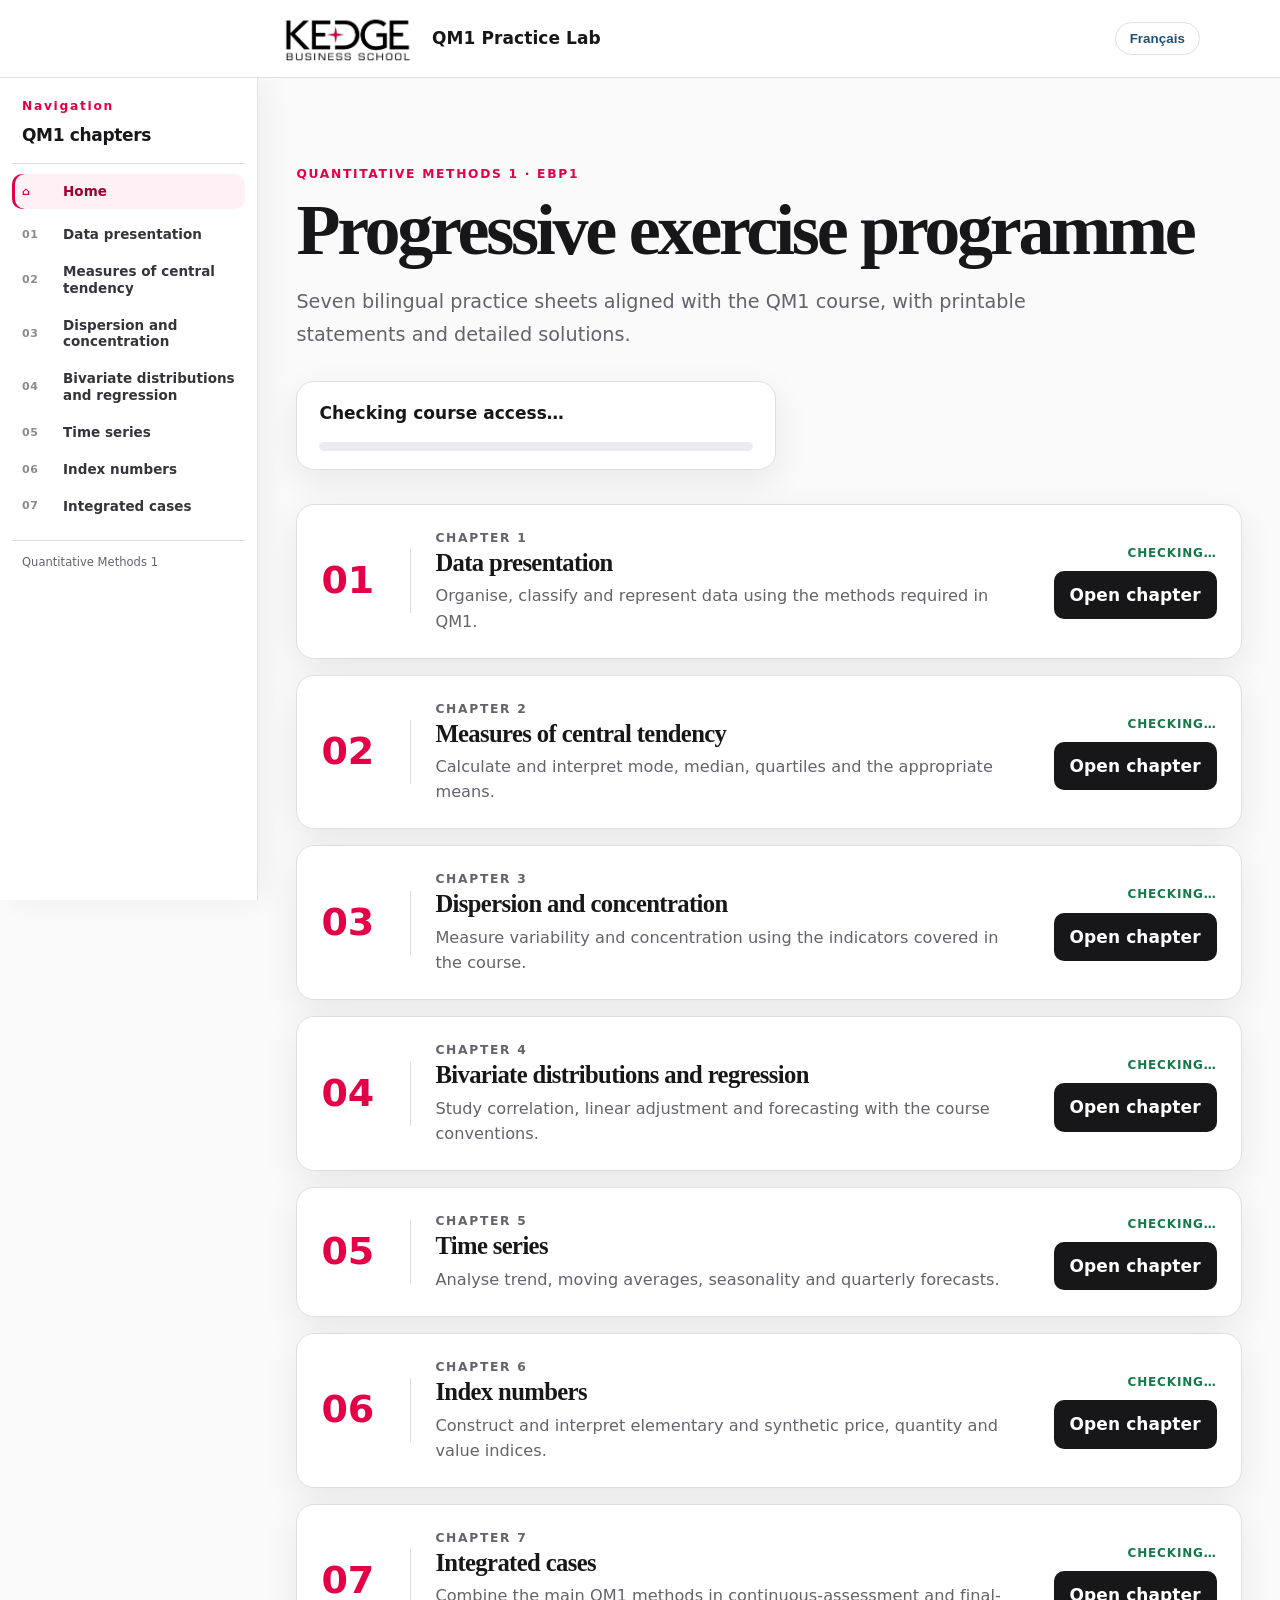
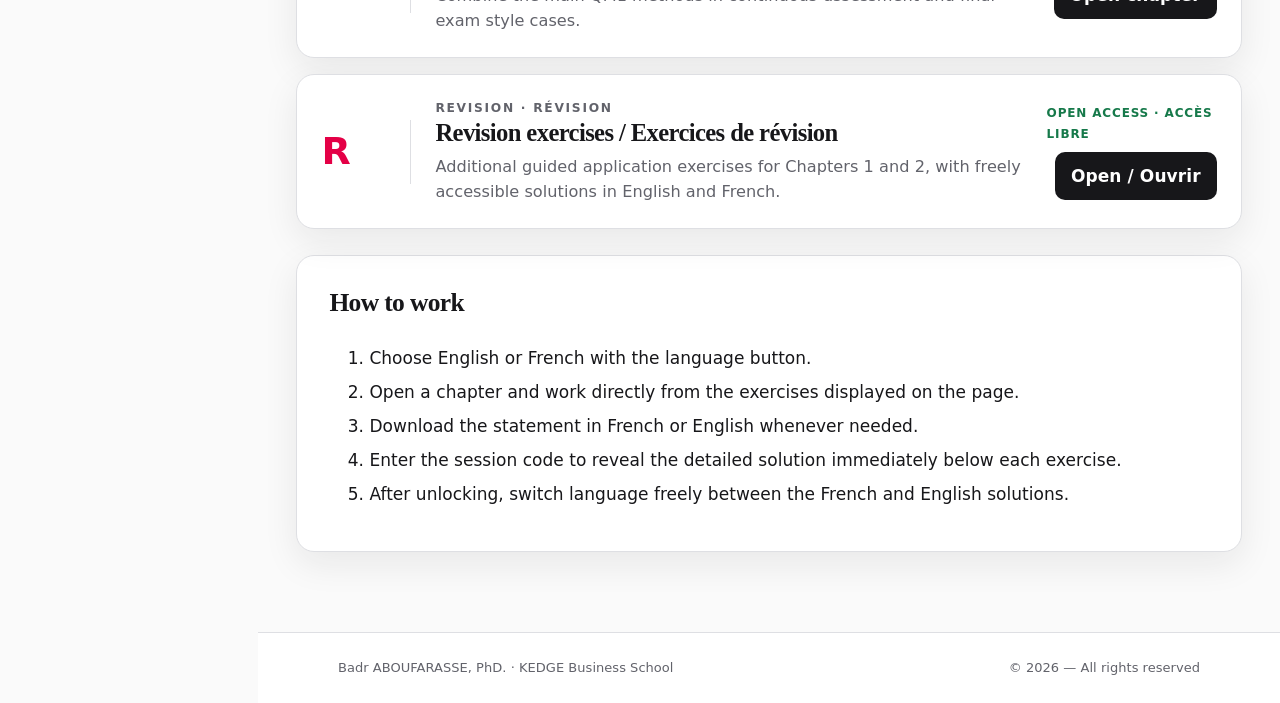
==== commit 30a7193d: "Add bilingual revision tab for Chapters 1 and 2" ====
--- a/index.html
+++ b/index.html
@@ -1,7 +1,7 @@
 <!doctype html>
 <html lang="en"><head><meta charset="utf-8"><meta name="viewport" content="width=device-width,initial-scale=1">
 <meta name="description" content="KEDGE QM1 bilingual exercise portal."><title>QM1 Practice Lab — Course exercises</title>
-<link rel="stylesheet" href="styles.css?v=20261017-pedagogy-v3"></head><body data-page="portal">
+<link rel="stylesheet" href="styles.css?v=20261031-revision"></head><body data-page="portal">
 <header class="topbar"><a class="brand" href="index.html" aria-label="QM1 Practice Lab home"><img src="logoKedge.png" alt="KEDGE Business School"><span>QM1 Practice Lab</span></a><button id="languageSwitch" class="language-switch" type="button">Français</button></header>
 <main><section class="portal-hero"><p class="eyebrow">QUANTITATIVE METHODS 1 · EBP1</p><h1 data-i18n="portalTitle">Progressive exercise programme</h1><p class="lead" data-i18n="portalLead">Seven bilingual practice sheets aligned with the QM1 course, with printable statements and detailed solutions.</p><div class="course-meter"><span id="courseProgress">Checking course access…</span><div class="progress-track"><div id="courseBar"></div></div></div></section>
 <section class="chapter-grid" aria-label="Course chapters">
@@ -12,4 +12,4 @@
 <article class="chapter-card" data-chapter="5"><div class="chapter-number">05</div><div class="chapter-copy"><p class="eyebrow">CHAPTER 5</p><h2>Time series</h2><p>Analyse trend, moving averages, seasonality and quarterly forecasts.</p></div><div class="chapter-action"><span class="availability">Checking…</span><a href="chapter-5.html">Open chapter</a></div></article>
 <article class="chapter-card" data-chapter="6"><div class="chapter-number">06</div><div class="chapter-copy"><p class="eyebrow">CHAPTER 6</p><h2>Index numbers</h2><p>Construct and interpret elementary and synthetic price, quantity and value indices.</p></div><div class="chapter-action"><span class="availability">Checking…</span><a href="chapter-6.html">Open chapter</a></div></article>
 <article class="chapter-card" data-chapter="7"><div class="chapter-number">07</div><div class="chapter-copy"><p class="eyebrow">CHAPTER 7</p><h2>Integrated cases</h2><p>Combine the main QM1 methods in continuous-assessment and final-exam style cases.</p></div><div class="chapter-action"><span class="availability">Checking…</span><a href="chapter-7.html">Open chapter</a></div></article>
-</section><section class="portal-note"><h2 data-i18n="howTitle">How to work</h2><ol><li data-i18n="how1">Choose English or French with the language button.</li><li data-i18n="how2">Open a chapter and work from the statement displayed on screen.</li><li data-i18n="how3">Download the statement in French or English whenever needed.</li><li data-i18n="how4">Enter the session code to reveal the detailed solutions.</li><li data-i18n="how5">After unlocking, switch language freely between the French and English solutions.</li></ol></section></main><footer><span>Badr ABOUFARASSE, PhD. · KEDGE Business School</span><span>© 2026 — All rights reserved</span></footer><script src="navigation.js?v=2"></script><script src="app.js?v=20261017-pedagogy-v3"></script></body></html>+<article class="chapter-card revision-card"><div class="chapter-number">R</div><div class="chapter-copy"><p class="eyebrow">REVISION · RÉVISION</p><h2>Revision exercises / Exercices de révision</h2><p>Additional guided application exercises for Chapters 1 and 2, with freely accessible solutions in English and French.</p></div><div class="chapter-action"><span class="availability open">Open access · Accès libre</span><a href="revision.html">Open / Ouvrir</a></div></article></section><section class="portal-note"><h2 data-i18n="howTitle">How to work</h2><ol><li data-i18n="how1">Choose English or French with the language button.</li><li data-i18n="how2">Open a chapter and work from the statement displayed on screen.</li><li data-i18n="how3">Download the statement in French or English whenever needed.</li><li data-i18n="how4">Enter the session code to reveal the detailed solutions.</li><li data-i18n="how5">After unlocking, switch language freely between the French and English solutions.</li></ol></section></main><footer><span>Badr ABOUFARASSE, PhD. · KEDGE Business School</span><span>© 2026 — All rights reserved</span></footer><script src="navigation.js?v=2"></script><script src="app.js?v=20261017-complete-pdfs-v4"></script></body></html>
--- a/styles.css
+++ b/styles.css
@@ -61,3 +61,26 @@
 .qm1-exercise-pair h4{font-size:1.05rem;margin:24px 0 10px}
 .qm1-exercise-pair .qm1-calculation-table{font-size:.87rem}
 @media(max-width:640px){.qm1-chart{overflow-x:auto}.qm1-exercise-meta{gap:6px}.qm1-level{font-size:.74rem}}
+
+/* Three progressive stages and updated print-to-PDF workflow. */
+.qm1-stage{margin:20px 0 36px}
+.qm1-stage-heading{margin:24px 0 16px;padding:16px 18px;border:1px solid #dfe6eb;border-left:4px solid #6b8195;border-radius:10px;background:#f7f9fb}
+.qm1-stage-heading h2{font-size:1.18rem;line-height:1.35;margin:0 0 5px}
+.qm1-stage-heading p{font-size:.91rem;color:#526173;margin:0}
+.qm1-print-actions{display:flex;align-items:center;flex-wrap:wrap;gap:12px;margin:16px 0 22px}
+.qm1-print-actions p{flex:1 1 320px;margin:0;font-size:.84rem;color:var(--muted)}
+.qm1-print-btn{cursor:pointer;border:1px solid #cbd6e1;border-radius:8px;background:#f4f7fa;color:#23425d;font:inherit;font-weight:700;padding:10px 15px}
+.qm1-print-btn:hover,.qm1-solution-toggle:hover{filter:brightness(.96)}
+@media print{
+ @page{size:A4;margin:13mm}
+ html,body{background:white!important;color:black!important;font-size:10pt}
+ .topbar,.back-link,.hero,.access-card,.download-card,.chapter-gate,footer,.qm1-print-actions,.qm1-solution-toggle,.qm1-locked-note{display:none!important}
+ main{display:block!important;width:100%!important;max-width:none!important;margin:0!important;padding:0!important;visibility:visible!important}
+ .qm1-stage-heading{break-after:avoid;page-break-after:avoid;background:white!important}
+ .qm1-exercise-pair{box-shadow:none!important;border:1px solid #ddd!important;break-inside:avoid-page;page-break-inside:avoid;padding:10px!important}
+ .qm1-exercise-pair>.qm1-exercise-solution{background:white!important;border-color:#aaa!important}
+ .qm1-chart{break-inside:avoid;page-break-inside:avoid;max-width:100%;border:0}
+ .qm1-chart svg{min-width:0}
+ .qm1-calculation-table th,.qm1-calculation-table td{padding:3px 5px!important}
+ .qm1-exercise-pair.qm1-solution-collapsed .qm1-exercise-solution{display:none!important}
+}
